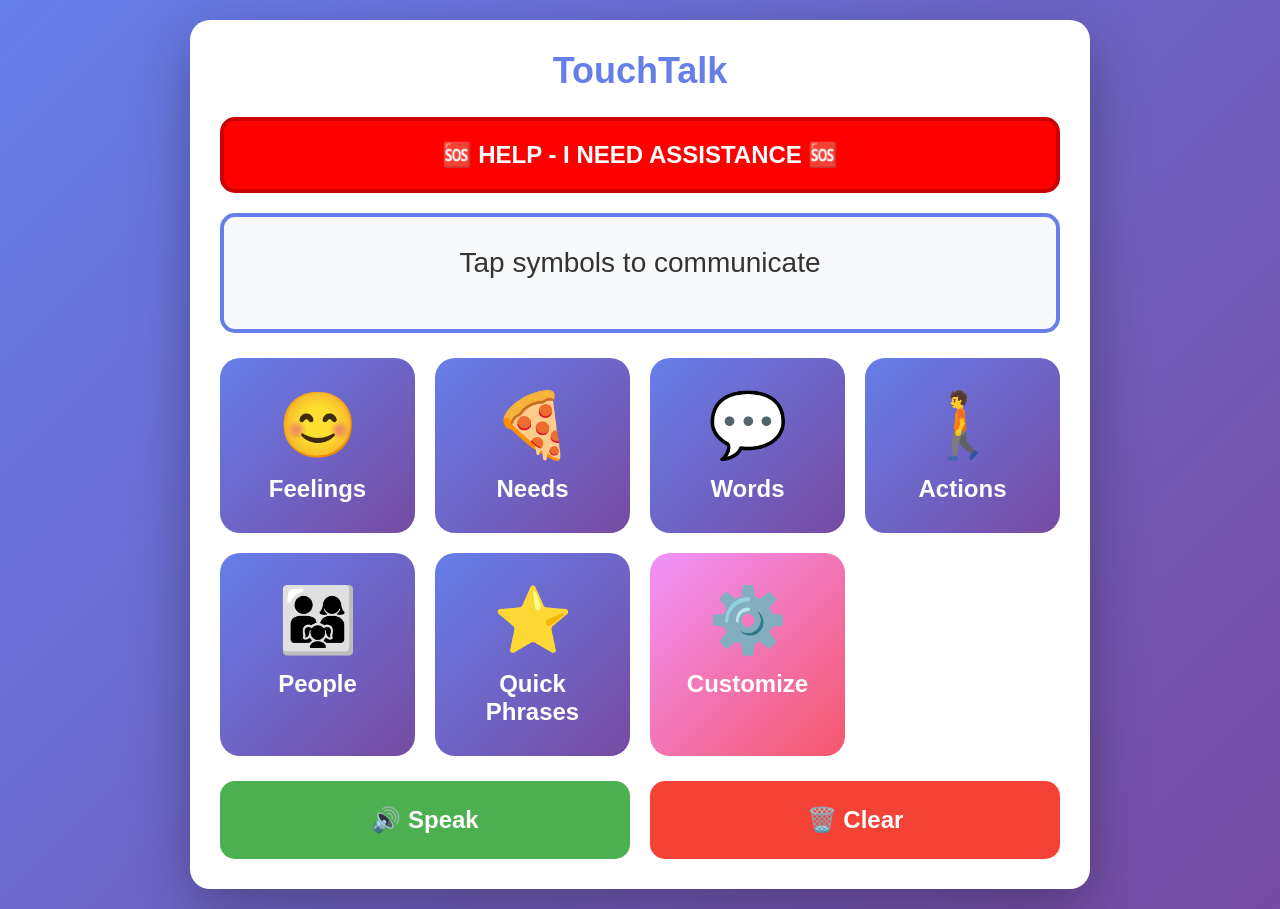
==== index.html @ 8a9dce7e "Add files via upload" ====
<!DOCTYPE html>
<html lang="en">
<head>
    <meta charset="UTF-8">
    <meta name="viewport" content="width=device-width, initial-scale=1.0">
    <title>TouchTalk AAC</title>
    <link rel="stylesheet" href="style.css">
</head>
<body>
    <div class="container">
        <h1>TouchTalk</h1>
        
        <!-- EMERGENCY BUTTON -->
        <button class="emergency-btn" onclick="emergency()">
            🆘 HELP - I NEED ASSISTANCE 🆘
        </button>
        
        <!-- Output Display -->
        <div class="output-box" id="output">
            Tap symbols to communicate
        </div>
        
        <!-- Back Button (hidden by default) -->
        <button class="back-btn" id="backBtn" onclick="showCategories()" style="display: none;">
            ← Back to Categories
        </button>
        
        <!-- Symbol Grid (will change based on category) -->
        <div class="symbol-grid" id="symbolGrid">
            <!-- Categories shown by default -->
        </div>
        
        <!-- Action Buttons -->
        <div class="action-buttons">
            <button class="action-btn speak-btn" onclick="speakText()">
                🔊 Speak
            </button>
            <button class="action-btn clear-btn" onclick="clearText()">
                🗑️ Clear
            </button>
        </div>
    </div>
    
    <script src="script.js"></script>
</body>
</html>
---- style.css ----
* {
    margin: 0;
    padding: 0;
    box-sizing: border-box;
}

body {
    font-family: -apple-system, BlinkMacSystemFont, 'Segoe UI', Arial, sans-serif;
    background: linear-gradient(135deg, #667eea 0%, #764ba2 100%);
    min-height: 100vh;
    display: flex;
    justify-content: center;
    align-items: center;
    padding: 20px;
    touch-action: manipulation;
}

.container {
    background: white;
    border-radius: 20px;
    padding: 30px;
    max-width: 900px;
    width: 100%;
    box-shadow: 0 20px 60px rgba(0,0,0,0.3);
}

h1 {
    text-align: center;
    color: #667eea;
    margin-bottom: 25px;
    font-size: 36px;
}

.output-box {
    background: #f8f9fa;
    border: 4px solid #667eea;
    border-radius: 15px;
    padding: 30px;
    min-height: 120px;
    font-size: 28px;
    margin-bottom: 25px;
    text-align: center;
    word-wrap: break-word;
    color: #333;
}

.symbol-grid {
    display: grid;
    grid-template-columns: repeat(auto-fit, minmax(180px, 1fr));
    gap: 20px;
    margin-bottom: 25px;
}

.symbol-btn {
    background: white;
    border: 4px solid #667eea;
    border-radius: 20px;
    padding: 25px;
    cursor: pointer;
    display: flex;
    flex-direction: column;
    align-items: center;
    gap: 12px;
    transition: all 0.2s;
    min-height: 150px;
    touch-action: manipulation;
}

.symbol-btn:hover {
    background: #667eea;
    transform: scale(1.02);
}

.symbol-btn:active {
    transform: scale(0.98);
    background: #5568d3;
}

.symbol {
    font-size: 64px;
    user-select: none;
}

.label {
    font-size: 22px;
    font-weight: bold;
    color: #333;
    user-select: none;
}

.symbol-btn:hover .label {
    color: white;
}

.action-buttons {
    display: grid;
    grid-template-columns: 1fr 1fr;
    gap: 20px;
}

.action-btn {
    padding: 25px;
    font-size: 24px;
    border: none;
    border-radius: 15px;
    cursor: pointer;
    font-weight: bold;
    transition: all 0.2s;
    touch-action: manipulation;
}

.speak-btn {
    background: #4CAF50;
    color: white;
}

.speak-btn:hover {
    background: #45a049;
}

.speak-btn:active {
    transform: scale(0.98);
}

.clear-btn {
    background: #f44336;
    color: white;
}

.clear-btn:hover {
    background: #da190b;
}

.clear-btn:active {
    transform: scale(0.98);
}

@media (max-width: 768px) {
    .container {
        padding: 20px;
    }
    
    h1 {
        font-size: 28px;
    }
    
    .symbol-btn {
        min-height: 140px;
        padding: 20px;
    }
    
    .symbol {
        font-size: 56px;
    }
    
    .label {
        font-size: 20px;
    }
    
    .output-box {
        font-size: 24px;
        padding: 25px;
    }
    
    .action-btn {
        font-size: 22px;
        padding: 22px;
    }
}

@media (max-width: 480px) {
    .symbol-grid {
        grid-template-columns: repeat(2, 1fr);
    }
    
    .action-buttons {
        grid-template-columns: 1fr;
    }
}
.category-btn {
    background: linear-gradient(135deg, #667eea 0%, #764ba2 100%);
    border: none;
    border-radius: 20px;
    padding: 30px;
    cursor: pointer;
    display: flex;
    flex-direction: column;
    align-items: center;
    gap: 12px;
    transition: all 0.2s;
    min-height: 150px;
    touch-action: manipulation;
    color: white;
}

.category-btn:hover {
    transform: scale(1.05);
    box-shadow: 0 10px 30px rgba(102, 126, 234, 0.4);
}

.category-btn:active {
    transform: scale(0.98);
}

.category-btn .label {
    color: white;
    font-size: 24px;
}

.back-btn {
    background: #667eea;
    color: white;
    border: none;
    padding: 15px 30px;
    font-size: 18px;
    font-weight: bold;
    border-radius: 10px;
    margin-bottom: 20px;
    cursor: pointer;
    transition: all 0.2s;
    width: 100%;
}

.back-btn:hover {
    background: #5568d3;
}

.back-btn:active {
    transform: scale(0.98);
}

.emergency-btn {
    width: 100%;
    background: #ff0000;
    color: white;
    font-size: 24px;
    font-weight: bold;
    padding: 20px;
    border: 4px solid #cc0000;
    border-radius: 15px;
    margin-bottom: 20px;
    cursor: pointer;
    transition: all 0.2s;
    animation: pulse 2s infinite;
}

.emergency-btn:active {
    transform: scale(0.98);
}

@keyframes pulse {
    0%, 100% {
        box-shadow: 0 0 0 0 rgba(255, 0, 0, 0.7);
    }
    50% {
        box-shadow: 0 0 0 10px rgba(255, 0, 0, 0);
    }
}
.customize-btn {
    background: linear-gradient(135deg, #f093fb 0%, #f5576c 100%);
}

.custom-form {
    background: white;
    padding: 30px;
    border-radius: 15px;
    border: 3px solid #667eea;
    max-width: 500px;
    margin: 0 auto;
}

.custom-form h2 {
    color: #667eea;
    margin-bottom: 20px;
    text-align: center;
}

.custom-form label {
    display: block;
    margin-top: 15px;
    margin-bottom: 5px;
    font-weight: bold;
    color: #333;
}

.custom-form input,
.custom-form select {
    width: 100%;
    padding: 12px;
    font-size: 18px;
    border: 2px solid #ddd;
    border-radius: 8px;
    box-sizing: border-box;
}

.custom-form input:focus,
.custom-form select:focus {
    outline: none;
    border-color: #667eea;
}

.form-buttons {
    display: grid;
    grid-template-columns: 1fr 1fr;
    gap: 15px;
    margin-top: 25px;
}

.customize-option {
    min-height: 180px;
}
.delete-item {
    display: flex;
    justify-content: space-between;
    align-items: center;
    padding: 15px;
    margin-top: 10px;
    background: #f8f9fa;
    border-radius: 10px;
    border: 2px solid #eee;
}

.delete-item-info {
    display: flex;
    flex-direction: column;
    gap: 4px;
    font-size: 18px;
}

.delete-item-count {
    font-size: 14px;
    color: #999;
}

.delete-btn {
    background: #f44336;
    color: white;
    border: none;
    padding: 10px 18px;
    border-radius: 8px;
    font-size: 16px;
    cursor: pointer;
    white-space: nowrap;
}

.delete-btn:hover {
    background: #da190b;
}

.delete-btn:disabled {
    background: #999;
    cursor: not-allowed;
}
.image-upload-area {
    display: flex;
    flex-direction: column;
    gap: 10px;
    margin-top: 5px;
}

.image-preview-box {
    border: 3px dashed #667eea;
    border-radius: 15px;
    min-height: 150px;
    display: flex;
    justify-content: center;
    align-items: center;
    cursor: pointer;
    background: #f8f9fa;
    transition: all 0.2s;
}

.image-preview-box:hover {
    background: #eef0ff;
    border-color: #5568d3;
}

.image-preview-box img {
    max-width: 100%;
    max-height: 200px;
    border-radius: 10px;
    object-fit: contain;
}

.upload-placeholder {
    font-size: 20px;
    color: #667eea;
    text-align: center;
    padding: 20px;
}

.toggle-emoji-btn {
    background: #667eea;
    color: white;
    border: none;
    padding: 12px;
    border-radius: 8px;
    font-size: 16px;
    cursor: pointer;
    width: 100%;
}

.toggle-emoji-btn:hover {
    background: #5568d3;
}

.symbol-image {
    width: 80px;
    height: 80px;
    object-fit: cover;
    border-radius: 10px;
}
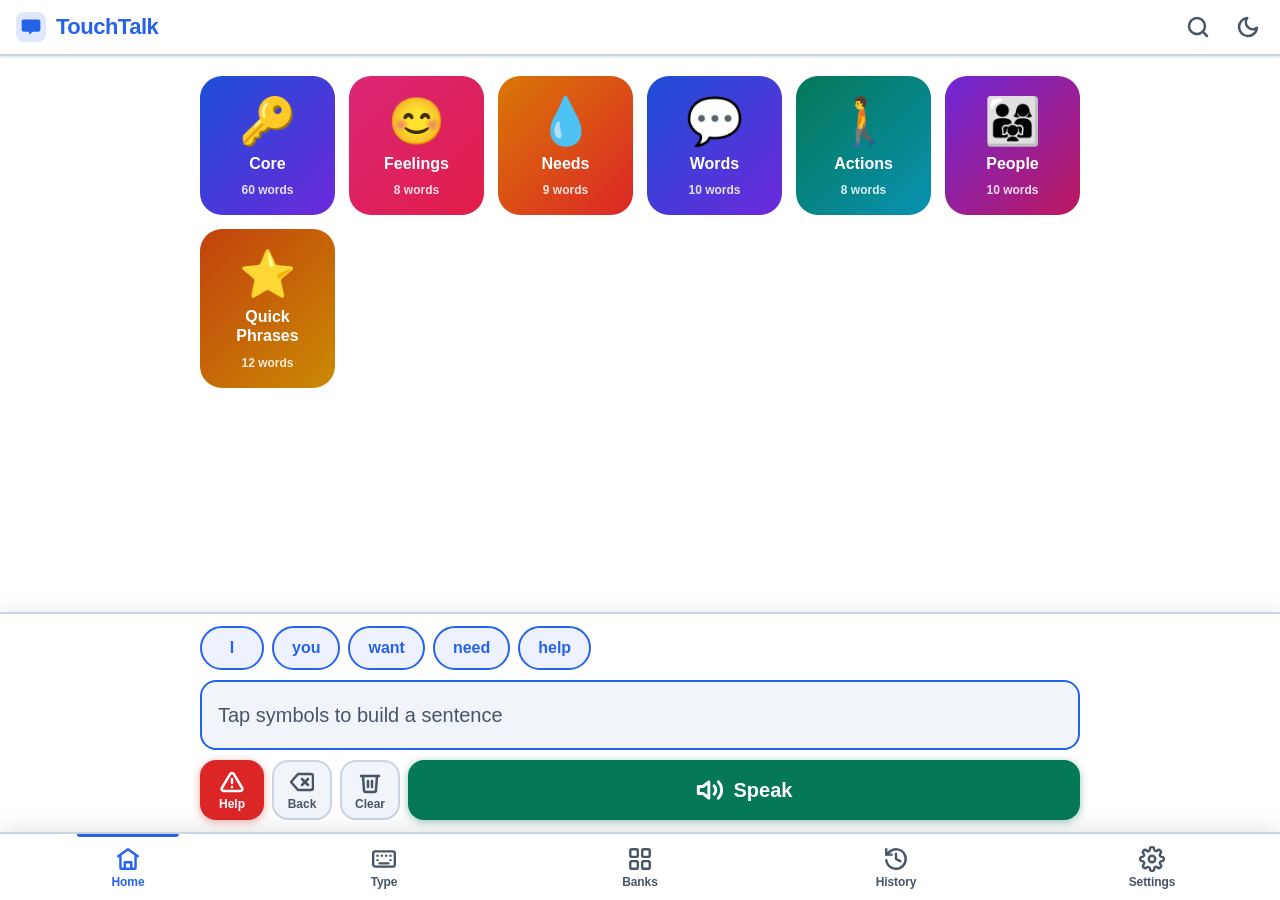
==== commit 8e46cbfb: "Update TouchTalk with latest app changes" ====
--- a/index.html
+++ b/index.html
@@ -1,46 +1,317 @@
-<!DOCTYPE html>
-<html lang="en">
-<head>
-    <meta charset="UTF-8">
-    <meta name="viewport" content="width=device-width, initial-scale=1.0">
-    <title>TouchTalk AAC</title>
-    <link rel="stylesheet" href="style.css">
-</head>
-<body>
-    <div class="container">
-        <h1>TouchTalk</h1>
-        
-        <!-- EMERGENCY BUTTON -->
-        <button class="emergency-btn" onclick="emergency()">
-            🆘 HELP - I NEED ASSISTANCE 🆘
-        </button>
-        
-        <!-- Output Display -->
-        <div class="output-box" id="output">
-            Tap symbols to communicate
-        </div>
-        
-        <!-- Back Button (hidden by default) -->
-        <button class="back-btn" id="backBtn" onclick="showCategories()" style="display: none;">
-            ← Back to Categories
-        </button>
-        
-        <!-- Symbol Grid (will change based on category) -->
-        <div class="symbol-grid" id="symbolGrid">
-            <!-- Categories shown by default -->
-        </div>
-        
-        <!-- Action Buttons -->
-        <div class="action-buttons">
-            <button class="action-btn speak-btn" onclick="speakText()">
-                🔊 Speak
-            </button>
-            <button class="action-btn clear-btn" onclick="clearText()">
-                🗑️ Clear
-            </button>
-        </div>
-    </div>
-    
-    <script src="script.js"></script>
-</body>
-</html>+<!DOCTYPE html>
+<html lang="en">
+<head>
+  <meta charset="UTF-8">
+  <meta name="viewport" content="width=device-width, initial-scale=1, maximum-scale=5">
+  <meta name="apple-mobile-web-app-capable" content="yes">
+  <meta name="apple-mobile-web-app-title" content="TouchTalk">
+  <meta name="apple-mobile-web-app-status-bar-style" content="black-translucent">
+  <meta name="mobile-web-app-capable" content="yes">
+  <meta name="theme-color" content="#2563EB">
+  <meta name="description" content="TouchTalk — Free AAC communication app for everyone">
+  <title>TouchTalk AAC</title>
+  <link rel="manifest" href="manifest.json">
+  <link rel="apple-touch-icon" href="icons/apple-touch-icon.png">
+  <link rel="icon" type="image/png" sizes="192x192" href="icons/icon-192.png">
+  <link rel="stylesheet" href="style.css">
+</head>
+<body class="view-home">
+
+  <!-- ============ HEADER ============ -->
+  <header class="app-header" role="banner">
+    <div class="app-brand">
+      <svg class="brand-icon" viewBox="0 0 32 32" fill="none" aria-hidden="true">
+        <rect width="32" height="32" rx="8" fill="currentColor" opacity="0.15"/>
+        <path d="M6 10C6 8.895 6.895 8 8 8h16c1.105 0 2 .895 2 2v9c0 1.105-.895 2-2 2H18l-4 3v-3H8c-1.105 0-2-.895-2-2V10z" fill="currentColor"/>
+      </svg>
+      <span class="app-title">TouchTalk</span>
+    </div>
+    <div class="header-actions">
+      <button class="icon-btn" id="searchToggle" aria-label="Search words" title="Search">
+        <svg viewBox="0 0 24 24" fill="none" stroke="currentColor" stroke-width="2.5" stroke-linecap="round" stroke-linejoin="round" aria-hidden="true">
+          <circle cx="11" cy="11" r="8"/><line x1="21" y1="21" x2="16.65" y2="16.65"/>
+        </svg>
+      </button>
+      <button class="icon-btn" id="darkModeToggle" aria-label="Toggle dark mode" title="Dark mode">
+        <svg class="icon-moon" viewBox="0 0 24 24" fill="none" stroke="currentColor" stroke-width="2.5" stroke-linecap="round" stroke-linejoin="round" aria-hidden="true">
+          <path d="M21 12.79A9 9 0 1 1 11.21 3 7 7 0 0 0 21 12.79z"/>
+        </svg>
+        <svg class="icon-sun" viewBox="0 0 24 24" fill="none" stroke="currentColor" stroke-width="2.5" stroke-linecap="round" stroke-linejoin="round" aria-hidden="true" style="display:none">
+          <circle cx="12" cy="12" r="5"/><line x1="12" y1="1" x2="12" y2="3"/><line x1="12" y1="21" x2="12" y2="23"/><line x1="4.22" y1="4.22" x2="5.64" y2="5.64"/><line x1="18.36" y1="18.36" x2="19.78" y2="19.78"/><line x1="1" y1="12" x2="3" y2="12"/><line x1="21" y1="12" x2="23" y2="12"/><line x1="4.22" y1="19.78" x2="5.64" y2="18.36"/><line x1="18.36" y1="5.64" x2="19.78" y2="4.22"/>
+        </svg>
+      </button>
+    </div>
+  </header>
+
+  <!-- ============ SEARCH BAR ============ -->
+  <div class="search-bar-wrap" id="searchBarWrap" aria-hidden="true">
+    <div class="search-bar">
+      <svg class="search-icon-inline" viewBox="0 0 24 24" fill="none" stroke="currentColor" stroke-width="2.5" stroke-linecap="round" stroke-linejoin="round" aria-hidden="true">
+        <circle cx="11" cy="11" r="8"/><line x1="21" y1="21" x2="16.65" y2="16.65"/>
+      </svg>
+      <input type="search" id="searchInput" class="search-input" placeholder="Search all words and phrases…" autocomplete="off" autocorrect="off" spellcheck="false" aria-label="Search words">
+      <button class="search-clear-btn" id="searchClearBtn" aria-label="Clear search" tabindex="-1">✕</button>
+    </div>
+  </div>
+
+  <!-- ============ MAIN (scrollable) ============ -->
+  <main class="app-main" id="appMain">
+
+    <!-- ===== HOME / TALK VIEW ===== -->
+    <section class="view view-panel" id="view-home" aria-label="Talk">
+
+      <!-- search results (only shown while searching) -->
+      <div class="search-results-area" id="searchResultsArea" aria-live="polite" aria-label="Search results" style="display:none"></div>
+
+      <div id="talkContent">
+        <!-- category nav tabs -->
+        <nav class="cat-nav" id="catNav" role="navigation" aria-label="Word categories" style="display:none">
+          <div class="cat-nav-scroll"></div>
+        </nav>
+        <!-- symbol / category grid -->
+        <div class="symbol-grid" id="symbolGrid" role="grid" aria-label="Communication symbols"></div>
+      </div>
+    </section>
+
+    <!-- ===== TYPE VIEW (text-based AAC) ===== -->
+    <section class="view view-panel" id="view-type" aria-label="Type to speak" hidden>
+      <div class="view-header">
+        <h1 class="view-title">Type to Speak</h1>
+        <p class="view-sub">Type anything and TouchTalk will say it out loud.</p>
+      </div>
+      <label for="typeArea" class="sr-only">Text to speak</label>
+      <textarea id="typeArea" class="type-area" rows="4" placeholder="Type here…" autocomplete="off" autocorrect="on"></textarea>
+      <div class="predict-row type-predict" id="typePredict" role="group" aria-label="Word suggestions"></div>
+      <div class="type-controls">
+        <button class="type-btn type-clear" onclick="typeClear()" aria-label="Clear typed text">🗑️ Clear</button>
+        <button class="type-btn type-save" onclick="typeSaveAsPhrase()" aria-label="Save as quick phrase">⭐ Save Phrase</button>
+        <button class="type-btn type-speak" onclick="typeSpeak()" aria-label="Speak typed text">
+          <svg viewBox="0 0 24 24" fill="none" stroke="currentColor" stroke-width="2.5" stroke-linecap="round" stroke-linejoin="round" aria-hidden="true">
+            <polygon points="11 5 6 9 2 9 2 15 6 15 11 19 11 5"/><path d="M19.07 4.93a10 10 0 0 1 0 14.14"/><path d="M15.54 8.46a5 5 0 0 1 0 7.07"/>
+          </svg>
+          Speak
+        </button>
+      </div>
+    </section>
+
+    <!-- ===== WORD BANKS VIEW ===== -->
+    <section class="view view-panel" id="view-wordbanks" aria-label="Word Banks" hidden>
+      <div class="view-header">
+        <h1 class="view-title">Word Banks</h1>
+        <p class="view-sub">Add and manage your categories, symbols, and phrases.</p>
+      </div>
+      <div class="manage-grid">
+        <button class="manage-card" onclick="openAddCategoryModal()">
+          <span class="manage-emoji" aria-hidden="true">📁</span>
+          <span class="manage-label">Add Category</span>
+          <span class="manage-desc">Create a new group of words</span>
+        </button>
+        <button class="manage-card" onclick="openAddSymbolModal()">
+          <span class="manage-emoji" aria-hidden="true">➕</span>
+          <span class="manage-label">Add Symbol</span>
+          <span class="manage-desc">Add a word to a category</span>
+        </button>
+        <button class="manage-card" onclick="openAddPhraseModal()">
+          <span class="manage-emoji" aria-hidden="true">⭐</span>
+          <span class="manage-label">Add Quick Phrase</span>
+          <span class="manage-desc">Save a full sentence</span>
+        </button>
+        <button class="manage-card" onclick="openDeleteCategoryModal()">
+          <span class="manage-emoji" aria-hidden="true">🗑️</span>
+          <span class="manage-label">Delete Category</span>
+          <span class="manage-desc">Remove a category you made</span>
+        </button>
+        <button class="manage-card" onclick="openDeleteSymbolModal()">
+          <span class="manage-emoji" aria-hidden="true">❌</span>
+          <span class="manage-label">Delete Symbol</span>
+          <span class="manage-desc">Remove individual words</span>
+        </button>
+      </div>
+    </section>
+
+    <!-- ===== HISTORY VIEW ===== -->
+    <section class="view view-panel" id="view-history" aria-label="History" hidden>
+      <div class="view-header">
+        <h1 class="view-title">History</h1>
+        <p class="view-sub">Tap any past sentence to speak it again.</p>
+      </div>
+      <div id="historyList" class="history-list" aria-live="polite"></div>
+    </section>
+
+    <!-- ===== SETTINGS VIEW ===== -->
+    <section class="view view-panel" id="view-settings" aria-label="Settings" hidden>
+      <div class="view-header">
+        <h1 class="view-title">Settings</h1>
+        <p class="view-sub">Customize the voice and appearance.</p>
+      </div>
+
+      <div class="settings-card">
+        <div class="settings-row">
+          <span class="settings-label" id="darkLabel">Dark Mode</span>
+          <button class="toggle-switch" id="darkToggle" role="switch" aria-checked="false" aria-labelledby="darkLabel" onclick="toggleDarkMode()">
+            <span class="toggle-knob"></span>
+          </button>
+        </div>
+      </div>
+
+      <div class="settings-card">
+        <h2 class="settings-card-title">Voice</h2>
+        <div class="settings-field">
+          <label class="settings-label" for="voiceSelect">Voice</label>
+          <select class="settings-select" id="voiceSelect" aria-label="Select voice"></select>
+        </div>
+        <div class="settings-field">
+          <label class="settings-label" for="voiceSpeed">Speed — <span id="speedVal">0.85×</span></label>
+          <input type="range" class="settings-slider" id="voiceSpeed" min="0.5" max="2.0" step="0.05" value="0.85">
+          <div class="slider-ends" aria-hidden="true"><span>Slow</span><span>Fast</span></div>
+        </div>
+        <div class="settings-field">
+          <label class="settings-label" for="voicePitch">Pitch — <span id="pitchVal">1.00×</span></label>
+          <input type="range" class="settings-slider" id="voicePitch" min="0.5" max="2.0" step="0.05" value="1.0">
+          <div class="slider-ends" aria-hidden="true"><span>Low</span><span>High</span></div>
+        </div>
+        <button class="settings-action-btn" onclick="testVoice()">🔊 Test Voice</button>
+      </div>
+
+      <div class="settings-card">
+        <h2 class="settings-card-title">Access</h2>
+        <div class="settings-row">
+          <span class="settings-label" id="speakWordLabel">Speak each word when tapped</span>
+          <button class="toggle-switch" id="speakWordToggle" role="switch" aria-checked="true" aria-labelledby="speakWordLabel" onclick="toggleSpeakEachWord()">
+            <span class="toggle-knob"></span>
+          </button>
+        </div>
+        <div class="settings-field">
+          <label class="settings-label" for="buttonSize">Button size</label>
+          <select class="settings-select" id="buttonSize">
+            <option value="small">Small — more words on screen</option>
+            <option value="medium" selected>Medium (default)</option>
+            <option value="large">Large — easier to tap</option>
+            <option value="xl">Extra Large — limited mobility</option>
+          </select>
+        </div>
+        <div class="settings-field">
+          <label class="settings-label" for="holdDuration">Hold to activate (prevents accidental taps)</label>
+          <select class="settings-select" id="holdDuration">
+            <option value="0" selected>Off — tap normally</option>
+            <option value="300">Short hold (0.3s)</option>
+            <option value="600">Medium hold (0.6s)</option>
+            <option value="1000">Long hold (1s)</option>
+          </select>
+        </div>
+        <div class="settings-field">
+          <label class="settings-label" for="debounceTime">Pause between taps (prevents double taps)</label>
+          <select class="settings-select" id="debounceTime">
+            <option value="0" selected>Off</option>
+            <option value="300">Short (0.3s)</option>
+            <option value="700">Medium (0.7s)</option>
+            <option value="1500">Long (1.5s)</option>
+          </select>
+        </div>
+      </div>
+
+      <div class="settings-card">
+        <h2 class="settings-card-title">Backup</h2>
+        <p class="settings-hint">Save all your words, phrases and settings to a file — restore them on any device.</p>
+        <button class="settings-action-btn" onclick="exportBackup()">💾 Export Backup</button>
+        <button class="settings-action-btn" style="margin-top:10px" onclick="document.getElementById('importFile').click()">📂 Import Backup</button>
+        <input type="file" id="importFile" accept=".json,application/json" style="display:none" aria-label="Import backup file">
+      </div>
+
+      <div class="settings-card">
+        <h2 class="settings-card-title">Install</h2>
+        <p class="settings-hint" id="installHint">Install TouchTalk on this device to use it full-screen and offline, like a normal app.</p>
+        <button class="settings-action-btn" id="installBtn" onclick="installApp()">📲 Install App</button>
+      </div>
+
+      <div class="settings-card settings-info">
+        <p>TouchTalk v2.3 · Free &amp; open · No data collected</p>
+        <a href="landing.html" class="settings-link">About TouchTalk →</a>
+      </div>
+    </section>
+
+  </main>
+
+  <!-- ============ SPEAK ACTION BAR (home only) ============ -->
+  <div class="action-bar" id="actionBar" role="region" aria-label="Sentence and speak controls">
+    <div class="predict-row" id="predictRow" role="group" aria-label="Word suggestions"></div>
+    <div class="output-box" id="output" role="log" aria-label="Current sentence" aria-live="polite" tabindex="0">
+      <span class="output-placeholder" id="outputPlaceholder">Tap symbols to build a sentence</span>
+    </div>
+    <div class="action-row">
+      <button class="act-btn emergency-btn" onclick="emergency()" aria-label="Emergency — I need help now">
+        <svg viewBox="0 0 24 24" fill="none" stroke="currentColor" stroke-width="2.5" stroke-linecap="round" stroke-linejoin="round" aria-hidden="true">
+          <path d="M10.29 3.86L1.82 18a2 2 0 0 0 1.71 3h16.94a2 2 0 0 0 1.71-3L13.71 3.86a2 2 0 0 0-3.42 0z"/><line x1="12" y1="9" x2="12" y2="13"/><line x1="12" y1="17" x2="12.01" y2="17"/>
+        </svg>
+        <span class="act-label">Help</span>
+      </button>
+      <button class="act-btn util-btn" onclick="backspaceWord()" aria-label="Delete last word">
+        <svg viewBox="0 0 24 24" fill="none" stroke="currentColor" stroke-width="2.5" stroke-linecap="round" stroke-linejoin="round" aria-hidden="true">
+          <path d="M21 4H8l-7 8 7 8h13a2 2 0 0 0 2-2V6a2 2 0 0 0-2-2z"/><line x1="18" y1="9" x2="12" y2="15"/><line x1="12" y1="9" x2="18" y2="15"/>
+        </svg>
+        <span class="act-label">Back</span>
+      </button>
+      <button class="act-btn util-btn" onclick="clearText()" aria-label="Clear all text">
+        <svg viewBox="0 0 24 24" fill="none" stroke="currentColor" stroke-width="2.5" stroke-linecap="round" stroke-linejoin="round" aria-hidden="true">
+          <polyline points="3 6 5 6 21 6"/><path d="M19 6l-1 14a2 2 0 0 1-2 2H8a2 2 0 0 1-2-2L5 6"/><path d="M10 11v6"/><path d="M14 11v6"/>
+        </svg>
+        <span class="act-label">Clear</span>
+      </button>
+      <button class="act-btn speak-btn" onclick="speakText()" aria-label="Speak the sentence aloud">
+        <svg viewBox="0 0 24 24" fill="none" stroke="currentColor" stroke-width="2.5" stroke-linecap="round" stroke-linejoin="round" aria-hidden="true">
+          <polygon points="11 5 6 9 2 9 2 15 6 15 11 19 11 5"/><path d="M19.07 4.93a10 10 0 0 1 0 14.14"/><path d="M15.54 8.46a5 5 0 0 1 0 7.07"/>
+        </svg>
+        <span class="act-label">Speak</span>
+      </button>
+    </div>
+  </div>
+
+  <!-- ============ BOTTOM NAV (always visible) ============ -->
+  <nav class="bottom-nav" id="bottomNav" role="navigation" aria-label="Main navigation">
+    <button class="nav-tab active" data-view="home" aria-current="page" aria-label="Home — talk">
+      <svg viewBox="0 0 24 24" fill="none" stroke="currentColor" stroke-width="2.2" stroke-linecap="round" stroke-linejoin="round" aria-hidden="true">
+        <path d="M3 9.5L12 3l9 6.5"/><path d="M5 9.5V20a1 1 0 0 0 1 1h12a1 1 0 0 0 1-1V9.5"/><path d="M9 21v-6h6v6"/>
+      </svg>
+      <span class="nav-label">Home</span>
+    </button>
+    <button class="nav-tab" data-view="type" aria-label="Type to speak">
+      <svg viewBox="0 0 24 24" fill="none" stroke="currentColor" stroke-width="2.2" stroke-linecap="round" stroke-linejoin="round" aria-hidden="true">
+        <rect x="2" y="5" width="20" height="14" rx="2"/><line x1="6" y1="9" x2="6" y2="9.01"/><line x1="10" y1="9" x2="10" y2="9.01"/><line x1="14" y1="9" x2="14" y2="9.01"/><line x1="18" y1="9" x2="18" y2="9.01"/><line x1="6" y1="13" x2="6" y2="13.01"/><line x1="18" y1="13" x2="18" y2="13.01"/><line x1="8" y1="16" x2="16" y2="16"/>
+      </svg>
+      <span class="nav-label">Type</span>
+    </button>
+    <button class="nav-tab" data-view="wordbanks" aria-label="Word Banks">
+      <svg viewBox="0 0 24 24" fill="none" stroke="currentColor" stroke-width="2.2" stroke-linecap="round" stroke-linejoin="round" aria-hidden="true">
+        <rect x="3" y="3" width="7" height="7" rx="1.5"/><rect x="14" y="3" width="7" height="7" rx="1.5"/><rect x="3" y="14" width="7" height="7" rx="1.5"/><rect x="14" y="14" width="7" height="7" rx="1.5"/>
+      </svg>
+      <span class="nav-label">Banks</span>
+    </button>
+    <button class="nav-tab" data-view="history" aria-label="History">
+      <svg viewBox="0 0 24 24" fill="none" stroke="currentColor" stroke-width="2.2" stroke-linecap="round" stroke-linejoin="round" aria-hidden="true">
+        <path d="M3 3v5h5"/><path d="M3.05 13A9 9 0 1 0 6 5.3L3 8"/><path d="M12 7v5l4 2"/>
+      </svg>
+      <span class="nav-label">History</span>
+    </button>
+    <button class="nav-tab" data-view="settings" aria-label="Settings">
+      <svg viewBox="0 0 24 24" fill="none" stroke="currentColor" stroke-width="2.2" stroke-linecap="round" stroke-linejoin="round" aria-hidden="true">
+        <circle cx="12" cy="12" r="3"/><path d="M19.4 15a1.65 1.65 0 0 0 .33 1.82l.06.06a2 2 0 0 1-2.83 2.83l-.06-.06a1.65 1.65 0 0 0-1.82-.33 1.65 1.65 0 0 0-1 1.51V21a2 2 0 0 1-4 0v-.09A1.65 1.65 0 0 0 9 19.4a1.65 1.65 0 0 0-1.82.33l-.06.06a2 2 0 0 1-2.83-2.83l.06-.06A1.65 1.65 0 0 0 4.68 15a1.65 1.65 0 0 0-1.51-1H3a2 2 0 0 1 0-4h.09A1.65 1.65 0 0 0 4.6 9a1.65 1.65 0 0 0-.33-1.82l-.06-.06a2 2 0 0 1 2.83-2.83l.06.06A1.65 1.65 0 0 0 9 4.68a1.65 1.65 0 0 0 1-1.51V3a2 2 0 0 1 4 0v.09a1.65 1.65 0 0 0 1 1.51 1.65 1.65 0 0 0 1.82-.33l.06-.06a2 2 0 0 1 2.83 2.83l-.06.06A1.65 1.65 0 0 0 19.4 9a1.65 1.65 0 0 0 1.51 1H21a2 2 0 0 1 0 4h-.09a1.65 1.65 0 0 0-1.51 1z"/>
+      </svg>
+      <span class="nav-label">Settings</span>
+    </button>
+  </nav>
+
+  <!-- ============ MODAL ============ -->
+  <div class="modal-overlay" id="modalOverlay" aria-hidden="true">
+    <div class="modal" id="modal" role="dialog" aria-modal="true" aria-labelledby="modalTitle">
+      <header class="modal-header">
+        <h2 class="modal-title" id="modalTitle">Title</h2>
+        <button class="modal-close" id="modalClose" aria-label="Close dialog">✕</button>
+      </header>
+      <div class="modal-body" id="modalBody"></div>
+      <footer class="modal-footer" id="modalFooter"></footer>
+    </div>
+  </div>
+
+  <script src="script.js"></script>
+</body>
+</html>
--- a/style.css
+++ b/style.css
@@ -1,413 +1,993 @@
-* {
-    margin: 0;
-    padding: 0;
-    box-sizing: border-box;
-}
-
-body {
-    font-family: -apple-system, BlinkMacSystemFont, 'Segoe UI', Arial, sans-serif;
-    background: linear-gradient(135deg, #667eea 0%, #764ba2 100%);
-    min-height: 100vh;
-    display: flex;
-    justify-content: center;
-    align-items: center;
-    padding: 20px;
-    touch-action: manipulation;
-}
-
-.container {
-    background: white;
-    border-radius: 20px;
-    padding: 30px;
-    max-width: 900px;
-    width: 100%;
-    box-shadow: 0 20px 60px rgba(0,0,0,0.3);
-}
-
-h1 {
-    text-align: center;
-    color: #667eea;
-    margin-bottom: 25px;
-    font-size: 36px;
-}
-
-.output-box {
-    background: #f8f9fa;
-    border: 4px solid #667eea;
-    border-radius: 15px;
-    padding: 30px;
-    min-height: 120px;
-    font-size: 28px;
-    margin-bottom: 25px;
-    text-align: center;
-    word-wrap: break-word;
-    color: #333;
-}
-
-.symbol-grid {
-    display: grid;
-    grid-template-columns: repeat(auto-fit, minmax(180px, 1fr));
-    gap: 20px;
-    margin-bottom: 25px;
-}
-
-.symbol-btn {
-    background: white;
-    border: 4px solid #667eea;
-    border-radius: 20px;
-    padding: 25px;
-    cursor: pointer;
-    display: flex;
-    flex-direction: column;
-    align-items: center;
-    gap: 12px;
-    transition: all 0.2s;
-    min-height: 150px;
-    touch-action: manipulation;
-}
-
-.symbol-btn:hover {
-    background: #667eea;
-    transform: scale(1.02);
-}
-
-.symbol-btn:active {
-    transform: scale(0.98);
-    background: #5568d3;
-}
-
-.symbol {
-    font-size: 64px;
-    user-select: none;
-}
-
-.label {
-    font-size: 22px;
-    font-weight: bold;
-    color: #333;
-    user-select: none;
-}
-
-.symbol-btn:hover .label {
-    color: white;
-}
-
-.action-buttons {
-    display: grid;
-    grid-template-columns: 1fr 1fr;
-    gap: 20px;
-}
-
-.action-btn {
-    padding: 25px;
-    font-size: 24px;
-    border: none;
-    border-radius: 15px;
-    cursor: pointer;
-    font-weight: bold;
-    transition: all 0.2s;
-    touch-action: manipulation;
-}
-
-.speak-btn {
-    background: #4CAF50;
-    color: white;
-}
-
-.speak-btn:hover {
-    background: #45a049;
-}
-
-.speak-btn:active {
-    transform: scale(0.98);
-}
-
-.clear-btn {
-    background: #f44336;
-    color: white;
-}
-
-.clear-btn:hover {
-    background: #da190b;
-}
-
-.clear-btn:active {
-    transform: scale(0.98);
-}
-
-@media (max-width: 768px) {
-    .container {
-        padding: 20px;
-    }
-    
-    h1 {
-        font-size: 28px;
-    }
-    
-    .symbol-btn {
-        min-height: 140px;
-        padding: 20px;
-    }
-    
-    .symbol {
-        font-size: 56px;
-    }
-    
-    .label {
-        font-size: 20px;
-    }
-    
-    .output-box {
-        font-size: 24px;
-        padding: 25px;
-    }
-    
-    .action-btn {
-        font-size: 22px;
-        padding: 22px;
-    }
-}
-
-@media (max-width: 480px) {
-    .symbol-grid {
-        grid-template-columns: repeat(2, 1fr);
-    }
-    
-    .action-buttons {
-        grid-template-columns: 1fr;
-    }
-}
-.category-btn {
-    background: linear-gradient(135deg, #667eea 0%, #764ba2 100%);
-    border: none;
-    border-radius: 20px;
-    padding: 30px;
-    cursor: pointer;
-    display: flex;
-    flex-direction: column;
-    align-items: center;
-    gap: 12px;
-    transition: all 0.2s;
-    min-height: 150px;
-    touch-action: manipulation;
-    color: white;
-}
-
-.category-btn:hover {
-    transform: scale(1.05);
-    box-shadow: 0 10px 30px rgba(102, 126, 234, 0.4);
-}
-
-.category-btn:active {
-    transform: scale(0.98);
-}
-
-.category-btn .label {
-    color: white;
-    font-size: 24px;
-}
-
-.back-btn {
-    background: #667eea;
-    color: white;
-    border: none;
-    padding: 15px 30px;
-    font-size: 18px;
-    font-weight: bold;
-    border-radius: 10px;
-    margin-bottom: 20px;
-    cursor: pointer;
-    transition: all 0.2s;
-    width: 100%;
-}
-
-.back-btn:hover {
-    background: #5568d3;
-}
-
-.back-btn:active {
-    transform: scale(0.98);
-}
-
-.emergency-btn {
-    width: 100%;
-    background: #ff0000;
-    color: white;
-    font-size: 24px;
-    font-weight: bold;
-    padding: 20px;
-    border: 4px solid #cc0000;
-    border-radius: 15px;
-    margin-bottom: 20px;
-    cursor: pointer;
-    transition: all 0.2s;
-    animation: pulse 2s infinite;
-}
-
-.emergency-btn:active {
-    transform: scale(0.98);
-}
-
-@keyframes pulse {
-    0%, 100% {
-        box-shadow: 0 0 0 0 rgba(255, 0, 0, 0.7);
-    }
-    50% {
-        box-shadow: 0 0 0 10px rgba(255, 0, 0, 0);
-    }
-}
-.customize-btn {
-    background: linear-gradient(135deg, #f093fb 0%, #f5576c 100%);
-}
-
-.custom-form {
-    background: white;
-    padding: 30px;
-    border-radius: 15px;
-    border: 3px solid #667eea;
-    max-width: 500px;
-    margin: 0 auto;
-}
-
-.custom-form h2 {
-    color: #667eea;
-    margin-bottom: 20px;
-    text-align: center;
-}
-
-.custom-form label {
-    display: block;
-    margin-top: 15px;
-    margin-bottom: 5px;
-    font-weight: bold;
-    color: #333;
-}
-
-.custom-form input,
-.custom-form select {
-    width: 100%;
-    padding: 12px;
-    font-size: 18px;
-    border: 2px solid #ddd;
-    border-radius: 8px;
-    box-sizing: border-box;
-}
-
-.custom-form input:focus,
-.custom-form select:focus {
-    outline: none;
-    border-color: #667eea;
-}
-
-.form-buttons {
-    display: grid;
-    grid-template-columns: 1fr 1fr;
-    gap: 15px;
-    margin-top: 25px;
-}
-
-.customize-option {
-    min-height: 180px;
-}
-.delete-item {
-    display: flex;
-    justify-content: space-between;
-    align-items: center;
-    padding: 15px;
-    margin-top: 10px;
-    background: #f8f9fa;
-    border-radius: 10px;
-    border: 2px solid #eee;
-}
-
-.delete-item-info {
-    display: flex;
-    flex-direction: column;
-    gap: 4px;
-    font-size: 18px;
-}
-
-.delete-item-count {
-    font-size: 14px;
-    color: #999;
-}
-
-.delete-btn {
-    background: #f44336;
-    color: white;
-    border: none;
-    padding: 10px 18px;
-    border-radius: 8px;
-    font-size: 16px;
-    cursor: pointer;
-    white-space: nowrap;
-}
-
-.delete-btn:hover {
-    background: #da190b;
-}
-
-.delete-btn:disabled {
-    background: #999;
-    cursor: not-allowed;
-}
-.image-upload-area {
-    display: flex;
-    flex-direction: column;
-    gap: 10px;
-    margin-top: 5px;
-}
-
-.image-preview-box {
-    border: 3px dashed #667eea;
-    border-radius: 15px;
-    min-height: 150px;
-    display: flex;
-    justify-content: center;
-    align-items: center;
-    cursor: pointer;
-    background: #f8f9fa;
-    transition: all 0.2s;
-}
-
-.image-preview-box:hover {
-    background: #eef0ff;
-    border-color: #5568d3;
-}
-
-.image-preview-box img {
-    max-width: 100%;
-    max-height: 200px;
-    border-radius: 10px;
-    object-fit: contain;
-}
-
-.upload-placeholder {
-    font-size: 20px;
-    color: #667eea;
-    text-align: center;
-    padding: 20px;
-}
-
-.toggle-emoji-btn {
-    background: #667eea;
-    color: white;
-    border: none;
-    padding: 12px;
-    border-radius: 8px;
-    font-size: 16px;
-    cursor: pointer;
-    width: 100%;
-}
-
-.toggle-emoji-btn:hover {
-    background: #5568d3;
-}
-
-.symbol-image {
-    width: 80px;
-    height: 80px;
-    object-fit: cover;
-    border-radius: 10px;
-}
-
+/* =============================================
+   TOUCHTALK — DESIGN SYSTEM v2.1
+   ============================================= */
+
+:root {
+  /* Brand */
+  --primary:        #2563EB;
+  --primary-light:  #EEF2FF;
+  --primary-dark:   #1D4ED8;
+
+  /* Surfaces — high contrast (WCAG AA) */
+  --bg:             #FFFFFF;
+  --surface:        #FFFFFF;
+  --surface-2:      #F1F5F9;
+  --border:         #CBD5E1;
+
+  /* Text — near-black on white = 16:1 contrast */
+  --text-1:         #0F172A;
+  --text-2:         #475569;
+  --text-inv:       #FFFFFF;
+
+  /* Semantic */
+  --speak:          #047857;
+  --speak-dark:     #065F46;
+  --danger:         #DC2626;
+  --danger-dark:    #B91C1C;
+  --emergency:      #DC2626;
+
+  /* Category colours */
+  --cat-feelings:#DB2777; --cat-needs:#C2410C; --cat-words:#1D4ED8;
+  --cat-actions:#047857; --cat-people:#6D28D9; --cat-quickphrases:#C2410C;
+  --cat-custom:#0E7490;
+
+  /* Layout heights (dp-equivalent) */
+  --header-h:   56px;
+  --search-h:   60px;
+  --nav-h:      68px;
+  --actionbar-h: 220px;   /* prediction row + output + action row, portrait */
+  --symbol-min: 130px;    /* min symbol button width — user adjustable */
+  --hold-dur: 0ms;        /* hold-to-activate duration — user adjustable */
+
+  /* Radius */
+  --r-sm: 12px; --r-md: 16px; --r-lg: 22px; --r-xl: 28px;
+
+  /* Motion */
+  --ease-out:    cubic-bezier(0.22, 1, 0.36, 1);
+  --ease-spring: cubic-bezier(0.34, 1.56, 0.64, 1);
+  --d-fast: 140ms; --d-med: 230ms; --d-slow: 360ms;
+
+  /* Shadows */
+  --sh-sm: 0 1px 3px rgba(0,0,0,.10), 0 1px 2px rgba(0,0,0,.06);
+  --sh-md: 0 4px 12px rgba(0,0,0,.12), 0 2px 4px rgba(0,0,0,.06);
+  --sh-lg: 0 12px 32px rgba(0,0,0,.16), 0 4px 8px rgba(0,0,0,.08);
+
+  /* Safe-area insets (notches) */
+  --safe-top:    env(safe-area-inset-top, 0px);
+  --safe-bottom: env(safe-area-inset-bottom, 0px);
+}
+
+/* ---- DARK MODE (#1a1a1a bg / #fff text) ---- */
+.dark {
+  --bg:            #1A1A1A;
+  --surface:       #242424;
+  --surface-2:     #2E2E2E;
+  --border:        #4B5563;
+  --text-1:        #FFFFFF;
+  --text-2:        #C4C4C4;
+  --primary-light: #1E3358;
+  --sh-sm: 0 1px 3px rgba(0,0,0,.5);
+  --sh-md: 0 4px 12px rgba(0,0,0,.55);
+  --sh-lg: 0 12px 32px rgba(0,0,0,.6);
+}
+
+/* ---- RESET ---- */
+*, *::before, *::after { box-sizing: border-box; margin: 0; padding: 0; }
+html { height: 100%; -webkit-text-size-adjust: 100%; }
+body {
+  font-family: -apple-system, BlinkMacSystemFont, 'Inter', 'Segoe UI', Arial, sans-serif;
+  background: var(--bg);
+  color: var(--text-1);
+  height: 100%;
+  overflow: hidden;
+  font-size: 16px;            /* readable base */
+  line-height: 1.4;
+  transition: background var(--d-med) var(--ease-out), color var(--d-med) var(--ease-out);
+  -webkit-tap-highlight-color: transparent;
+  touch-action: manipulation;
+}
+
+/* =============================================
+   HEADER
+   ============================================= */
+.app-header {
+  position: fixed;
+  top: 0; left: 0; right: 0;
+  height: calc(var(--header-h) + var(--safe-top));
+  padding-top: var(--safe-top);
+  background: var(--surface);
+  border-bottom: 2px solid var(--border);
+  display: flex;
+  align-items: center;
+  justify-content: space-between;
+  padding-left: 16px; padding-right: 8px;
+  z-index: 100;
+  box-shadow: var(--sh-sm);
+  transition: background var(--d-med) var(--ease-out), border-color var(--d-med) var(--ease-out);
+}
+.app-brand { display: flex; align-items: center; gap: 10px; color: var(--primary); }
+.brand-icon { width: 30px; height: 30px; flex-shrink: 0; }
+.app-title { font-size: 22px; font-weight: 800; color: var(--primary); letter-spacing: -0.5px; }
+.header-actions { display: flex; align-items: center; gap: 2px; }
+
+.icon-btn {
+  width: 48px; height: 48px;      /* 48dp target */
+  border: none; background: transparent;
+  border-radius: var(--r-sm);
+  cursor: pointer;
+  display: flex; align-items: center; justify-content: center;
+  color: var(--text-2);
+  padding: 12px;
+  transition: background var(--d-fast), color var(--d-fast), transform var(--d-fast) var(--ease-spring);
+}
+.icon-btn svg { width: 24px; height: 24px; }
+.icon-btn:hover { background: var(--primary-light); color: var(--primary); }
+.icon-btn:active { transform: scale(0.88); }
+.icon-btn.active { color: var(--primary); background: var(--primary-light); }
+
+/* =============================================
+   SEARCH BAR
+   ============================================= */
+.search-bar-wrap {
+  position: fixed;
+  top: calc(var(--header-h) + var(--safe-top));
+  left: 0; right: 0;
+  height: 0; overflow: hidden;
+  background: var(--surface);
+  border-bottom: 2px solid transparent;
+  z-index: 99;
+  transition: height var(--d-med) var(--ease-out), border-color var(--d-med) var(--ease-out);
+}
+.search-bar-wrap.open { height: var(--search-h); border-color: var(--border); }
+.search-bar { display: flex; align-items: center; height: var(--search-h); padding: 0 16px; gap: 10px; }
+.search-icon-inline { width: 20px; height: 20px; color: var(--text-2); flex-shrink: 0; }
+.search-input {
+  flex: 1; border: none; background: transparent;
+  font-size: 17px; color: var(--text-1); outline: none; font-family: inherit;
+}
+.search-input::placeholder { color: var(--text-2); }
+.search-clear-btn {
+  width: 32px; height: 32px; border: none; background: var(--surface-2);
+  border-radius: 50%; cursor: pointer; font-size: 13px; color: var(--text-2);
+  display: none; align-items: center; justify-content: center; line-height: 1;
+}
+.search-clear-btn.visible { display: flex; }
+
+/* =============================================
+   MAIN — scroll region between header & bottom UI
+   ============================================= */
+.app-main {
+  position: fixed;
+  top: calc(var(--header-h) + var(--safe-top));
+  bottom: calc(var(--nav-h) + var(--safe-bottom));
+  left: 0; right: 0;
+  overflow-y: auto;
+  overflow-x: hidden;
+  -webkit-overflow-scrolling: touch;
+  padding: 16px;
+  transition: top var(--d-med) var(--ease-out), bottom var(--d-med) var(--ease-out);
+}
+/* When search open, push main down */
+body.search-open .app-main { top: calc(var(--header-h) + var(--search-h) + var(--safe-top)); }
+/* When on Home view, reserve room for the action bar above nav */
+body.view-home .app-main { bottom: calc(var(--nav-h) + var(--actionbar-h) + var(--safe-bottom)); }
+
+.view { animation: viewIn var(--d-med) var(--ease-out); }
+@keyframes viewIn { from { opacity: 0; transform: translateY(6px); } to { opacity: 1; transform: none; } }
+[hidden] { display: none !important; }
+
+.view-header { margin-bottom: 16px; }
+.view-title { font-size: 28px; font-weight: 800; letter-spacing: -0.5px; color: var(--text-1); }
+.view-sub { font-size: 15px; color: var(--text-2); margin-top: 4px; }
+
+/* =============================================
+   CATEGORY NAV TABS  (issue #1 — now bold & visible)
+   ============================================= */
+.cat-nav { margin-bottom: 14px; }
+.cat-nav-scroll {
+  display: flex; gap: 10px; overflow-x: auto;
+  scroll-snap-type: x proximity; -webkit-overflow-scrolling: touch;
+  padding: 2px 2px 6px; scrollbar-width: none;
+}
+.cat-nav-scroll::-webkit-scrollbar { display: none; }
+.cat-tab {
+  flex-shrink: 0; scroll-snap-align: start;
+  display: flex; align-items: center; gap: 8px;
+  min-height: 48px; padding: 0 18px;
+  border: 2.5px solid var(--border);
+  border-radius: 100px;
+  background: var(--surface);
+  color: var(--text-1);
+  font-size: 16px; font-weight: 700;
+  cursor: pointer; white-space: nowrap; font-family: inherit;
+  transition: all var(--d-fast) var(--ease-out);
+}
+.cat-tab .cat-emoji { font-size: 20px; }
+.cat-tab:active { transform: scale(0.94); }
+.cat-tab.active { background: var(--primary); border-color: var(--primary); color: #fff; box-shadow: var(--sh-md); }
+.cat-tab:hover:not(.active) { border-color: var(--primary); color: var(--primary); }
+
+/* =============================================
+   SYMBOL GRID
+   ============================================= */
+.symbol-grid {
+  display: grid;
+  grid-template-columns: repeat(auto-fill, minmax(var(--symbol-min), 1fr));
+  gap: 12px;
+}
+@media (max-width: 360px) { .symbol-grid { grid-template-columns: repeat(2, 1fr); gap: 10px; } }
+
+.symbol-grid.animating .symbol-btn,
+.symbol-grid.animating .category-card { animation: fadeSlideIn var(--d-med) var(--ease-out) both; }
+@keyframes fadeSlideIn { from { opacity: 0; transform: translateY(10px); } to { opacity: 1; transform: none; } }
+.symbol-grid.animating .symbol-btn:nth-child(1){animation-delay:0ms}
+.symbol-grid.animating .symbol-btn:nth-child(2){animation-delay:30ms}
+.symbol-grid.animating .symbol-btn:nth-child(3){animation-delay:60ms}
+.symbol-grid.animating .symbol-btn:nth-child(4){animation-delay:90ms}
+.symbol-grid.animating .symbol-btn:nth-child(5){animation-delay:120ms}
+.symbol-grid.animating .symbol-btn:nth-child(n+6){animation-delay:150ms}
+
+.symbol-btn {
+  background: var(--surface);
+  border: 2.5px solid var(--border);
+  border-radius: var(--r-md);
+  padding: 16px 10px 14px;
+  cursor: pointer;
+  display: flex; flex-direction: column; align-items: center; gap: 8px;
+  min-height: 112px;
+  font-family: inherit; position: relative; overflow: hidden;
+  transition: transform var(--d-fast) var(--ease-spring), box-shadow var(--d-fast), border-color var(--d-fast);
+}
+.symbol-btn::before {
+  content: ''; position: absolute; inset: 0;
+  background: var(--cat-color, var(--primary)); opacity: 0;
+  transition: opacity var(--d-fast); border-radius: inherit;
+}
+.symbol-btn:hover::before { opacity: .08; }
+.symbol-btn:hover { border-color: var(--cat-color, var(--primary)); box-shadow: var(--sh-md); }
+.symbol-btn:active { transform: scale(0.92); box-shadow: none; }
+.symbol-emoji { font-size: 46px; line-height: 1; user-select: none; }
+.symbol-label { font-size: 15px; font-weight: 700; color: var(--text-1); text-align: center; line-height: 1.2; user-select: none; word-break: break-word; }
+.symbol-image { width: 60px; height: 60px; object-fit: cover; border-radius: 10px; }
+
+.cat-feelings .symbol-btn{--cat-color:var(--cat-feelings)}
+.cat-needs .symbol-btn{--cat-color:var(--cat-needs)}
+.cat-words .symbol-btn{--cat-color:var(--cat-words)}
+.cat-actions .symbol-btn{--cat-color:var(--cat-actions)}
+.cat-people .symbol-btn{--cat-color:var(--cat-people)}
+.cat-quickphrases .symbol-btn{--cat-color:var(--cat-quickphrases)}
+.cat-custom .symbol-btn{--cat-color:var(--cat-custom)}
+
+/* =============================================
+   CATEGORY CARDS (home overview)
+   ============================================= */
+.category-card {
+  border: none; border-radius: var(--r-lg);
+  padding: 22px 14px 18px; cursor: pointer;
+  display: flex; flex-direction: column; align-items: center; gap: 10px;
+  min-height: 132px; font-family: inherit; position: relative; overflow: hidden;
+  transition: transform var(--d-fast) var(--ease-spring), box-shadow var(--d-fast);
+}
+.category-card::after { content:''; position:absolute; inset:0; background:rgba(255,255,255,.1); opacity:0; transition:opacity var(--d-fast); }
+.category-card:hover::after { opacity: 1; }
+.category-card:active { transform: scale(0.92); box-shadow: none !important; }
+.category-card:hover { transform: translateY(-2px); box-shadow: var(--sh-lg); }
+.category-card .card-emoji { font-size: 46px; line-height: 1; user-select: none; }
+.category-card .card-label { font-size: 16px; font-weight: 800; text-align: center; line-height: 1.2; user-select: none; }
+.category-card .card-count { font-size: 12px; font-weight: 600; opacity: .85; user-select: none; }
+
+.card-feelings{background:linear-gradient(135deg,#DB2777,#E11D48);color:#fff}
+.card-needs{background:linear-gradient(135deg,#D97706,#DC2626);color:#fff}
+.card-words{background:linear-gradient(135deg,#1D4ED8,#6D28D9);color:#fff}
+.card-actions{background:linear-gradient(135deg,#047857,#0891B2);color:#fff}
+.card-people{background:linear-gradient(135deg,#6D28D9,#BE185D);color:#fff}
+.card-quickphrases{background:linear-gradient(135deg,#C2410C,#CA8A04);color:#fff}
+.card-custom{background:linear-gradient(135deg,#0E7490,#1D4ED8);color:#fff}
+
+/* =============================================
+   WORD BANKS — manage cards
+   ============================================= */
+.manage-grid {
+  display: grid;
+  grid-template-columns: repeat(auto-fill, minmax(160px, 1fr));
+  gap: 12px;
+}
+.manage-card {
+  background: var(--surface);
+  border: 2.5px solid var(--border);
+  border-radius: var(--r-md);
+  padding: 22px 16px;
+  cursor: pointer; font-family: inherit;
+  display: flex; flex-direction: column; align-items: center; gap: 6px; text-align: center;
+  min-height: 130px;
+  transition: transform var(--d-fast) var(--ease-spring), box-shadow var(--d-fast), border-color var(--d-fast);
+}
+.manage-card:hover { border-color: var(--primary); box-shadow: var(--sh-md); transform: translateY(-2px); }
+.manage-card:active { transform: scale(0.94); }
+.manage-emoji { font-size: 40px; }
+.manage-label { font-size: 17px; font-weight: 800; color: var(--text-1); }
+.manage-desc { font-size: 13px; color: var(--text-2); line-height: 1.3; }
+
+/* =============================================
+   HISTORY
+   ============================================= */
+.history-list { display: flex; flex-direction: column; gap: 10px; }
+.history-empty { text-align: center; color: var(--text-2); padding: 48px 16px; font-size: 16px; }
+.history-row {
+  display: flex; align-items: center; gap: 12px;
+  background: var(--surface); border: 2px solid var(--border);
+  border-radius: var(--r-md); padding: 14px 16px;
+}
+.history-text { flex: 1; font-size: 17px; font-weight: 600; color: var(--text-1); word-break: break-word; }
+.history-speak {
+  width: 48px; height: 48px; flex-shrink: 0;
+  border: none; border-radius: 50%; background: var(--speak); color: #fff;
+  cursor: pointer; display: flex; align-items: center; justify-content: center;
+  transition: transform var(--d-fast) var(--ease-spring), background var(--d-fast);
+}
+.history-speak svg { width: 22px; height: 22px; }
+.history-speak:active { transform: scale(0.9); }
+.history-add {
+  width: 48px; height: 48px; flex-shrink: 0;
+  border: 2px solid var(--border); border-radius: 50%; background: var(--surface); color: var(--text-2);
+  cursor: pointer; font-size: 22px; display: flex; align-items: center; justify-content: center;
+  transition: transform var(--d-fast) var(--ease-spring), border-color var(--d-fast);
+}
+.history-add:active { transform: scale(0.9); }
+.history-add:hover { border-color: var(--primary); color: var(--primary); }
+.history-clear-btn {
+  margin-top: 16px; width: 100%;
+  min-height: 52px; border: 2px solid var(--border);
+  background: var(--surface); color: var(--danger);
+  border-radius: var(--r-md); font-size: 16px; font-weight: 700; cursor: pointer; font-family: inherit;
+  transition: background var(--d-fast);
+}
+.history-clear-btn:hover { background: var(--surface-2); }
+
+/* =============================================
+   SETTINGS (full view)
+   ============================================= */
+.settings-card {
+  background: var(--surface);
+  border: 2px solid var(--border);
+  border-radius: var(--r-md);
+  padding: 18px 18px;
+  margin-bottom: 14px;
+}
+.settings-card-title { font-size: 14px; font-weight: 700; color: var(--text-2); text-transform: uppercase; letter-spacing: .6px; margin-bottom: 14px; }
+.settings-row { display: flex; align-items: center; justify-content: space-between; gap: 12px; min-height: 48px; }
+.settings-field { margin-bottom: 18px; }
+.settings-field:last-of-type { margin-bottom: 14px; }
+.settings-label { font-size: 17px; font-weight: 600; color: var(--text-1); display: block; margin-bottom: 8px; }
+.settings-row .settings-label { margin-bottom: 0; }
+.settings-select {
+  width: 100%; min-height: 52px; padding: 0 40px 0 14px; font-size: 16px;
+  border: 2px solid var(--border); border-radius: var(--r-sm);
+  background: var(--surface-2); color: var(--text-1); font-family: inherit; cursor: pointer;
+  appearance: none;
+  background-image: url("data:image/svg+xml,%3Csvg xmlns='http://www.w3.org/2000/svg' width='16' height='16' viewBox='0 0 24 24' fill='none' stroke='%23475569' stroke-width='2.5' stroke-linecap='round' stroke-linejoin='round'%3E%3Cpolyline points='6 9 12 15 18 9'/%3E%3C/svg%3E");
+  background-repeat: no-repeat; background-position: right 14px center;
+}
+.settings-select:focus { outline: none; border-color: var(--primary); }
+.settings-slider {
+  width: 100%; -webkit-appearance: none; appearance: none;
+  height: 8px; border-radius: 4px; background: var(--border); cursor: pointer; accent-color: var(--primary);
+}
+.settings-slider::-webkit-slider-thumb {
+  -webkit-appearance: none; width: 30px; height: 30px; border-radius: 50%;
+  background: var(--primary); cursor: pointer; box-shadow: 0 2px 6px rgba(37,99,235,.5);
+  transition: transform var(--d-fast) var(--ease-spring);
+}
+.settings-slider::-webkit-slider-thumb:active { transform: scale(1.2); }
+.slider-ends { display: flex; justify-content: space-between; font-size: 13px; color: var(--text-2); margin-top: 4px; }
+
+.settings-action-btn {
+  width: 100%; min-height: 52px;
+  border: 2px solid var(--primary); border-radius: var(--r-md);
+  background: var(--primary-light); color: var(--primary);
+  font-size: 17px; font-weight: 700; cursor: pointer; font-family: inherit;
+  transition: background var(--d-fast), color var(--d-fast), transform var(--d-fast) var(--ease-spring);
+}
+.settings-action-btn:hover { background: var(--primary); color: #fff; }
+.settings-action-btn:active { transform: scale(0.97); }
+.settings-info { text-align: center; }
+.settings-info p { font-size: 14px; color: var(--text-2); margin-bottom: 8px; }
+.settings-link { font-size: 15px; font-weight: 700; color: var(--primary); text-decoration: none; }
+.settings-hint { font-size: 14px; color: var(--text-2); line-height: 1.5; margin-bottom: 12px; }
+
+/* Toggle switch */
+.toggle-switch {
+  width: 60px; height: 34px; border-radius: 17px;
+  background: var(--border); border: none; cursor: pointer; position: relative;
+  transition: background var(--d-med) var(--ease-out); flex-shrink: 0;
+}
+.toggle-switch[aria-checked="true"] { background: var(--primary); }
+.toggle-knob {
+  position: absolute; top: 3px; left: 3px; width: 28px; height: 28px;
+  border-radius: 50%; background: #fff; box-shadow: 0 1px 4px rgba(0,0,0,.3);
+  transition: transform var(--d-med) var(--ease-spring);
+}
+.toggle-switch[aria-checked="true"] .toggle-knob { transform: translateX(26px); }
+
+/* =============================================
+   SEARCH RESULTS
+   ============================================= */
+.search-results-area { margin-bottom: 12px; }
+.search-results-header { font-size: 13px; font-weight: 700; color: var(--text-2); text-transform: uppercase; letter-spacing: .5px; margin-bottom: 10px; }
+.search-results-grid { display: grid; grid-template-columns: repeat(auto-fill, minmax(120px, 1fr)); gap: 10px; }
+.search-no-results { text-align: center; color: var(--text-2); padding: 40px 16px; font-size: 16px; }
+.word-chip {
+  display: flex; flex-direction: column; align-items: center; gap: 6px;
+  padding: 14px 8px 10px; border: 2.5px solid var(--border); border-radius: var(--r-md);
+  background: var(--surface); cursor: pointer; min-height: 96px; font-family: inherit; text-align: center;
+  transition: transform var(--d-fast) var(--ease-spring), border-color var(--d-fast), box-shadow var(--d-fast);
+}
+.word-chip:active { transform: scale(0.92); }
+.word-chip:hover { border-color: var(--primary); box-shadow: var(--sh-md); }
+.word-chip-emoji { font-size: 34px; }
+.word-chip-label { font-size: 14px; font-weight: 700; color: var(--text-1); }
+.word-chip-cat { font-size: 11px; color: var(--text-2); font-weight: 600; }
+
+/* =============================================
+   ACTION BAR (home only) — output + speak row
+   ============================================= */
+.action-bar {
+  position: fixed;
+  left: 0; right: 0;
+  bottom: calc(var(--nav-h) + var(--safe-bottom));
+  height: var(--actionbar-h);
+  background: var(--surface);
+  border-top: 2px solid var(--border);
+  padding: 12px 14px;
+  z-index: 95;
+  display: flex; flex-direction: column; gap: 10px;
+  box-shadow: 0 -4px 16px rgba(0,0,0,.08);
+  transition: transform var(--d-med) var(--ease-out), background var(--d-med) var(--ease-out);
+}
+/* hidden on non-home views */
+body:not(.view-home) .action-bar { transform: translateY(120%); pointer-events: none; }
+
+.output-box {
+  flex: 1;
+  background: var(--surface-2);
+  border: 2.5px solid var(--primary);
+  border-radius: var(--r-md);
+  padding: 12px 16px;
+  font-size: clamp(18px, 4.5vw, 26px);
+  font-weight: 600; color: var(--text-1);
+  word-break: break-word; line-height: 1.35;
+  overflow-y: auto;
+  display: flex; align-items: center;
+}
+.output-box:focus-visible { outline: 3px solid var(--primary); outline-offset: 2px; }
+.output-placeholder { color: var(--text-2); font-weight: 400; font-size: clamp(15px, 4vw, 20px); }
+
+.action-row { display: flex; gap: 8px; height: 60px; }
+.act-btn {
+  display: flex; flex-direction: column; align-items: center; justify-content: center; gap: 3px;
+  border: none; border-radius: var(--r-md); cursor: pointer; font-family: inherit;
+  min-width: 48px; min-height: 48px;
+  transition: transform var(--d-fast) var(--ease-spring), background var(--d-fast), box-shadow var(--d-fast);
+  touch-action: manipulation;
+}
+.act-btn svg { width: 24px; height: 24px; }
+.act-btn .act-label { font-size: 12px; font-weight: 700; }
+.act-btn:active { transform: scale(0.92); }
+
+.emergency-btn { flex: 0 0 64px; background: var(--emergency); color: #fff; box-shadow: 0 2px 8px rgba(220,38,38,.4); }
+.emergency-btn:hover { background: var(--danger-dark); }
+.util-btn { flex: 0 0 60px; background: var(--surface-2); color: var(--text-2); border: 2px solid var(--border); }
+.util-btn:hover { background: var(--border); color: var(--text-1); }
+.speak-btn { flex: 1; flex-direction: row; gap: 10px; background: var(--speak); color: #fff; box-shadow: 0 2px 8px rgba(4,120,87,.4); }
+.speak-btn svg { width: 28px; height: 28px; }
+.speak-btn .act-label { font-size: 20px; }
+.speak-btn:hover { background: var(--speak-dark); }
+.speak-btn.speaking { background: #0369A1; animation: speakPulse .8s ease-in-out infinite; }
+@keyframes speakPulse { 0%,100%{transform:scale(1)} 50%{transform:scale(1.02)} }
+
+/* =============================================
+   BOTTOM NAV (always visible, sticky)
+   ============================================= */
+.bottom-nav {
+  position: fixed;
+  bottom: 0; left: 0; right: 0;
+  height: calc(var(--nav-h) + var(--safe-bottom));
+  padding-bottom: var(--safe-bottom);
+  background: var(--surface);
+  border-top: 2px solid var(--border);
+  display: flex;
+  z-index: 100;
+  box-shadow: 0 -4px 20px rgba(0,0,0,.10);
+  transition: background var(--d-med) var(--ease-out), border-color var(--d-med) var(--ease-out);
+}
+.nav-tab {
+  flex: 1;
+  display: flex; flex-direction: column; align-items: center; justify-content: center; gap: 3px;
+  min-height: 56px;            /* 56dp */
+  border: none; background: transparent; cursor: pointer; font-family: inherit;
+  color: var(--text-2);
+  position: relative;
+  transition: color var(--d-fast);
+  padding: 6px 4px;
+}
+.nav-tab svg { width: 26px; height: 26px; }
+.nav-label { font-size: 12px; font-weight: 700; letter-spacing: -0.1px; }
+.nav-tab::after {
+  content: ''; position: absolute; top: 0; left: 50%; transform: translateX(-50%) scaleX(0);
+  width: 40%; height: 3px; border-radius: 0 0 3px 3px; background: var(--primary);
+  transition: transform var(--d-med) var(--ease-spring);
+}
+.nav-tab.active { color: var(--primary); }
+.nav-tab.active::after { transform: translateX(-50%) scaleX(1); }
+.nav-tab:active { transform: scale(0.95); }
+
+/* =============================================
+   MODAL  (full-screen mobile / centered tablet)
+   ============================================= */
+.modal-overlay {
+  position: fixed; inset: 0;
+  background: rgba(0,0,0,.5);
+  z-index: 200;
+  opacity: 0; pointer-events: none;
+  transition: opacity var(--d-med) var(--ease-out);
+  backdrop-filter: blur(3px);
+  display: flex; align-items: stretch; justify-content: center;
+}
+.modal-overlay.open { opacity: 1; pointer-events: auto; }
+
+.modal {
+  background: var(--surface);
+  width: 100%; height: 100%;            /* MOBILE: full screen */
+  display: flex; flex-direction: column;
+  transform: translateY(100%);
+  transition: transform var(--d-slow) var(--ease-out), background var(--d-med) var(--ease-out);
+  overflow: hidden;
+}
+.modal-overlay.open .modal { transform: translateY(0); }
+
+.modal-header {
+  flex-shrink: 0;
+  display: flex; align-items: center; justify-content: space-between;
+  padding: calc(14px + var(--safe-top)) 16px 14px;
+  border-bottom: 2px solid var(--border);
+  min-height: 60px;
+}
+.modal-title { font-size: 22px; font-weight: 800; color: var(--text-1); letter-spacing: -0.4px; }
+.modal-close {
+  width: 48px; height: 48px; flex-shrink: 0;
+  border: none; background: var(--surface-2); border-radius: 50%;
+  cursor: pointer; font-size: 20px; color: var(--text-2);
+  display: flex; align-items: center; justify-content: center;
+  transition: background var(--d-fast), color var(--d-fast), transform var(--d-fast) var(--ease-spring);
+}
+.modal-close:active { transform: scale(0.88); }
+.modal-close:hover { background: var(--border); color: var(--text-1); }
+
+.modal-body {
+  flex: 1; overflow-y: auto; -webkit-overflow-scrolling: touch;
+  padding: 20px 16px;
+}
+.modal-footer {
+  flex-shrink: 0;
+  display: flex; gap: 12px;
+  padding: 14px 16px calc(14px + var(--safe-bottom));
+  border-top: 2px solid var(--border);
+  background: var(--surface);
+}
+
+/* form fields inside modal */
+.form-field { margin-bottom: 20px; }
+.form-field > label {
+  display: block; font-size: 14px; font-weight: 700; color: var(--text-2);
+  text-transform: uppercase; letter-spacing: .4px; margin-bottom: 8px;
+}
+.form-field input[type="text"],
+.form-field select {
+  width: 100%; min-height: 54px;
+  padding: 0 16px; font-size: 17px;        /* ≥16px: no iOS zoom */
+  border: 2px solid var(--border); border-radius: var(--r-sm);
+  background: var(--surface-2); color: var(--text-1); font-family: inherit;
+  transition: border-color var(--d-fast), box-shadow var(--d-fast);
+}
+.form-field select { padding-right: 40px; appearance: none;
+  background-image: url("data:image/svg+xml,%3Csvg xmlns='http://www.w3.org/2000/svg' width='16' height='16' viewBox='0 0 24 24' fill='none' stroke='%23475569' stroke-width='2.5' stroke-linecap='round' stroke-linejoin='round'%3E%3Cpolyline points='6 9 12 15 18 9'/%3E%3C/svg%3E");
+  background-repeat: no-repeat; background-position: right 14px center; cursor: pointer;
+}
+.form-field input:focus, .form-field select:focus {
+  outline: none; border-color: var(--primary); box-shadow: 0 0 0 3px rgba(37,99,235,.18);
+}
+
+.image-upload-box {
+  border: 3px dashed var(--border); border-radius: var(--r-md);
+  min-height: 130px; display: flex; flex-direction: column; align-items: center; justify-content: center; gap: 8px;
+  cursor: pointer; background: var(--surface-2); padding: 16px; text-align: center;
+  transition: border-color var(--d-fast), background var(--d-fast);
+}
+.image-upload-box:hover { border-color: var(--primary); background: var(--primary-light); }
+.image-upload-box img { max-width: 100%; max-height: 150px; border-radius: 10px; object-fit: contain; }
+.upload-hint { font-size: 14px; color: var(--text-2); }
+.or-divider { display: flex; align-items: center; gap: 10px; margin: 14px 0; color: var(--text-2); font-size: 13px; font-weight: 600; }
+.or-divider::before, .or-divider::after { content: ''; flex: 1; height: 1px; background: var(--border); }
+
+/* two-column form section (tablet & landscape) */
+.form-cols { display: block; }
+
+/* delete list inside modal */
+.delete-list { display: flex; flex-direction: column; gap: 10px; }
+.delete-row {
+  display: flex; align-items: center; justify-content: space-between; gap: 10px;
+  padding: 14px 16px; background: var(--surface-2);
+  border: 2px solid var(--border); border-radius: var(--r-sm);
+}
+.delete-row-info { display: flex; align-items: center; gap: 10px; font-size: 17px; font-weight: 600; color: var(--text-1); flex: 1; min-width: 0; }
+.delete-row-info > span { overflow: hidden; text-overflow: ellipsis; white-space: nowrap; }
+.delete-row-count { font-size: 13px; color: var(--text-2); font-weight: 400; }
+.delete-row-btn {
+  min-height: 48px; padding: 0 18px; border: none; border-radius: var(--r-sm);
+  background: #FEE2E2; color: var(--danger); font-size: 15px; font-weight: 700;
+  cursor: pointer; font-family: inherit; white-space: nowrap; flex-shrink: 0;
+  transition: background var(--d-fast), transform var(--d-fast) var(--ease-spring);
+}
+.delete-row-btn:active { transform: scale(0.93); }
+.delete-row-btn:disabled { background: var(--surface-2); color: var(--text-2); cursor: not-allowed; border: 2px solid var(--border); }
+.dark .delete-row-btn { background: #3A1515; color: #FCA5A5; }
+
+/* footer buttons */
+.btn-cancel, .btn-save {
+  min-height: 54px; border-radius: var(--r-md);
+  font-size: 17px; font-weight: 700; cursor: pointer; font-family: inherit;
+  display: flex; align-items: center; justify-content: center; gap: 8px;
+  transition: background var(--d-fast), color var(--d-fast), transform var(--d-fast) var(--ease-spring), opacity var(--d-fast);
+}
+.btn-cancel { flex: 1; background: var(--surface-2); color: var(--text-1); border: 2px solid var(--border); }
+.btn-cancel:hover { background: var(--border); }
+.btn-cancel:active { transform: scale(0.96); }
+.btn-save { flex: 2; background: var(--speak); color: #fff; border: none; }
+.btn-save:hover { background: var(--speak-dark); }
+.btn-save:active { transform: scale(0.97); }
+.btn-save:disabled { opacity: .6; cursor: wait; }
+.btn-save .spinner {
+  width: 18px; height: 18px; border: 2.5px solid rgba(255,255,255,.4); border-top-color: #fff;
+  border-radius: 50%; animation: spin .7s linear infinite; display: none;
+}
+.btn-save.loading .spinner { display: inline-block; }
+@keyframes spin { to { transform: rotate(360deg); } }
+
+/* =============================================
+   TOAST
+   ============================================= */
+.toast {
+  position: fixed;
+  bottom: calc(var(--nav-h) + var(--safe-bottom) + 16px);
+  left: 50%; transform: translateX(-50%) translateY(20px);
+  background: var(--text-1); color: var(--surface);
+  padding: 14px 22px; border-radius: 100px;
+  font-size: 15px; font-weight: 600; z-index: 300;
+  opacity: 0; pointer-events: none; white-space: nowrap;
+  max-width: calc(100vw - 32px); text-align: center; box-shadow: var(--sh-lg);
+  transition: opacity var(--d-fast), transform var(--d-fast) var(--ease-spring);
+}
+.toast.show { opacity: 1; transform: translateX(-50%) translateY(0); }
+.toast.error { background: var(--danger); color: #fff; }
+.toast.success { background: var(--speak); color: #fff; }
+
+/* =============================================
+   RESPONSIVE BREAKPOINTS
+   ============================================= */
+
+/* --- 480px: roomier gaps --- */
+@media (min-width: 480px) {
+  .symbol-grid { gap: 13px; }
+}
+
+/* --- 600px: TABLET — centered modals, wider layout --- */
+@media (min-width: 600px) {
+  .modal-overlay { align-items: center; padding: 24px; }
+  .modal {
+    width: 80%; max-width: 640px;
+    height: auto; max-height: 88vh;
+    border-radius: var(--r-xl);
+    transform: translateY(30px) scale(.96);
+  }
+  .modal-overlay.open .modal { transform: none; }
+  .modal-header { padding: 18px 24px; border-top-left-radius: var(--r-xl); border-top-right-radius: var(--r-xl); }
+  .modal-body { padding: 24px; }
+  .modal-footer { padding: 16px 24px; }
+
+  .symbol-grid { gap: 14px; }
+  .app-main { padding: 20px 24px; }
+}
+
+/* --- 768px: tablet content max-width & two-column forms --- */
+@media (min-width: 768px) {
+  /* Nav/action stay full-width; inner views are centered via max-width */
+  .view-panel { max-width: 880px; margin: 0 auto; }
+  .action-bar { padding-left: max(14px, calc((100% - 880px) / 2)); padding-right: max(14px, calc((100% - 880px) / 2)); }
+  /* Two-column form layout on wide screens */
+  .form-cols { display: grid; grid-template-columns: 1fr 1fr; gap: 24px; }
+  .form-cols .form-field { margin-bottom: 16px; }
+}
+
+/* --- 1024px: large tablet / desktop --- */
+@media (min-width: 1024px) {
+  .modal { max-width: 720px; }
+  .manage-grid { grid-template-columns: repeat(auto-fill, minmax(200px, 1fr)); }
+}
+
+/* =============================================
+   ORIENTATION — LANDSCAPE
+   ============================================= */
+@media (orientation: landscape) and (max-height: 600px) {
+  /* Shrink fixed chrome so the grid has room */
+  :root { --actionbar-h: 92px; --nav-h: 56px; }
+  .action-bar .predict-row { display: none; }
+
+  /* Action bar becomes a single horizontal row: output | controls */
+  .action-bar { flex-direction: row; align-items: stretch; gap: 10px; padding: 8px 12px; }
+  .output-box { flex: 1; }
+  .action-row { height: auto; flex: 0 0 auto; align-items: stretch; }
+  .act-btn { min-height: 48px; }
+  .emergency-btn, .util-btn { flex: 0 0 56px; }
+  .speak-btn { flex: 0 0 120px; }
+
+  /* Nav labels stay but tighter */
+  .nav-tab { flex-direction: row; gap: 8px; }
+  .nav-tab svg { width: 22px; height: 22px; }
+
+  /* Landscape modal: capped width, centered, two-column body */
+  .modal-overlay { align-items: center; padding: 16px; }
+  .modal { width: 90%; max-width: 760px; height: auto; max-height: 92vh; border-radius: var(--r-xl); transform: translateY(20px) scale(.97); }
+  .modal-overlay.open .modal { transform: none; }
+  .modal-header { padding: 14px 22px; border-radius: var(--r-xl) var(--r-xl) 0 0; }
+  .modal-body { padding: 20px 22px; }
+  .form-cols { display: grid; grid-template-columns: 1fr 1fr; gap: 22px; }
+  .form-cols .form-field { margin-bottom: 14px; }
+}
+
+/* =============================================
+   ACCESSIBILITY
+   ============================================= */
+@media (prefers-reduced-motion: reduce) {
+  *, *::before, *::after {
+    animation-duration: .001ms !important; animation-iteration-count: 1 !important;
+    transition-duration: .001ms !important;
+  }
+}
+:focus-visible { outline: 3px solid var(--primary); outline-offset: 2px; border-radius: 6px; }
+.dark :focus-visible { outline-color: #60A5FA; }
+
+/* High-contrast mode honoring OS setting */
+@media (prefers-contrast: more) {
+  :root { --border: #000000; --text-2: #000000; }
+  .dark { --border: #FFFFFF; --text-2: #FFFFFF; }
+  .symbol-btn, .manage-card, .cat-tab { border-width: 3px; }
+}
+
+/* =============================================
+   v2.2 — CORE WORD BOARD (Fitzgerald Key colors)
+   ============================================= */
+.core-grid {
+  display: grid;
+  grid-template-columns: repeat(6, 1fr);
+  gap: 8px;
+}
+.core-grid.cols-4 { grid-template-columns: repeat(4, 1fr); }
+@media (min-width: 768px) { .core-grid { gap: 10px; } }
+
+.core-btn {
+  min-height: 56px;
+  border-radius: 12px;
+  border: 2px solid rgba(0,0,0,.14);
+  font-family: inherit;
+  font-weight: 800;
+  font-size: clamp(13px, 2.8vw, 18px);
+  line-height: 1.1;
+  cursor: pointer;
+  padding: 6px 4px;
+  word-break: break-word;
+  position: relative;
+  overflow: hidden;
+  transition: transform var(--d-fast) var(--ease-spring), box-shadow var(--d-fast), filter var(--d-fast);
+  touch-action: manipulation;
+}
+.core-btn:hover { filter: brightness(0.96); box-shadow: var(--sh-sm); }
+.core-btn:active { transform: scale(0.92); }
+@media (min-width: 600px) { .core-btn { min-height: 68px; font-size: 19px; } }
+
+/* Fitzgerald Key — light mode */
+.fitz-pronoun  { background: #FDE68A; color: #713F12; }
+.fitz-verb     { background: #BBF7D0; color: #14532D; }
+.fitz-noun     { background: #FED7AA; color: #7C2D12; }
+.fitz-adj      { background: #BFDBFE; color: #1E3A8A; }
+.fitz-prep     { background: #FBCFE8; color: #831843; }
+.fitz-question { background: #E9D5FF; color: #581C87; }
+.fitz-negation { background: #FECACA; color: #7F1D1D; }
+.fitz-adverb   { background: #EADBC8; color: #713F12; }
+.fitz-social   { background: #E2E8F0; color: #1E293B; }
+
+/* Fitzgerald Key — dark mode (same hue, dark bg, light text) */
+.dark .fitz-pronoun  { background: #574A12; color: #FDE68A; border-color: rgba(255,255,255,.14); }
+.dark .fitz-verb     { background: #14432B; color: #BBF7D0; border-color: rgba(255,255,255,.14); }
+.dark .fitz-noun     { background: #59300F; color: #FED7AA; border-color: rgba(255,255,255,.14); }
+.dark .fitz-adj      { background: #1E3358; color: #BFDBFE; border-color: rgba(255,255,255,.14); }
+.dark .fitz-prep     { background: #55203C; color: #FBCFE8; border-color: rgba(255,255,255,.14); }
+.dark .fitz-question { background: #3E2361; color: #E9D5FF; border-color: rgba(255,255,255,.14); }
+.dark .fitz-negation { background: #571F1F; color: #FECACA; border-color: rgba(255,255,255,.14); }
+.dark .fitz-adverb   { background: #4A3A24; color: #EADBC8; border-color: rgba(255,255,255,.14); }
+.dark .fitz-social   { background: #37404E; color: #E2E8F0; border-color: rgba(255,255,255,.14); }
+
+/* Fitzgerald legend */
+.fitz-legend {
+  display: flex; flex-wrap: wrap; gap: 6px 12px;
+  margin-bottom: 10px; padding: 2px;
+}
+.fitz-legend span {
+  display: inline-flex; align-items: center; gap: 5px;
+  font-size: 12px; font-weight: 600; color: var(--text-2);
+}
+.fitz-legend i {
+  width: 12px; height: 12px; border-radius: 3px; display: inline-block;
+  border: 1px solid rgba(0,0,0,.15);
+}
+
+/* =============================================
+   v2.2 — WORD PREDICTION
+   ============================================= */
+.predict-row {
+  display: flex; gap: 8px;
+  overflow-x: auto; scrollbar-width: none;
+  -webkit-overflow-scrolling: touch;
+  min-height: 44px;
+  flex-shrink: 0;
+}
+.predict-row::-webkit-scrollbar { display: none; }
+.predict-chip {
+  flex-shrink: 0;
+  min-height: 44px; min-width: 64px;
+  padding: 0 18px;
+  border: 2px solid var(--primary);
+  border-radius: 100px;
+  background: var(--primary-light);
+  color: var(--primary);
+  font-size: 16px; font-weight: 700; font-family: inherit;
+  cursor: pointer;
+  transition: background var(--d-fast), color var(--d-fast), transform var(--d-fast) var(--ease-spring);
+  touch-action: manipulation;
+}
+.predict-chip:hover { background: var(--primary); color: #fff; }
+.predict-chip:active { transform: scale(0.92); }
+.dark .predict-chip { background: #1E3358; }
+.dark .predict-chip:hover { background: var(--primary); }
+
+/* =============================================
+   v2.2 — TYPE VIEW
+   ============================================= */
+.type-area {
+  width: 100%;
+  min-height: 140px;
+  padding: 16px;
+  font-size: 22px;
+  font-weight: 600;
+  font-family: inherit;
+  line-height: 1.45;
+  color: var(--text-1);
+  background: var(--surface);
+  border: 2.5px solid var(--primary);
+  border-radius: var(--r-md);
+  resize: vertical;
+  margin-bottom: 12px;
+}
+.type-area:focus { outline: none; box-shadow: 0 0 0 3px rgba(37,99,235,.18); }
+.type-area::placeholder { color: var(--text-2); font-weight: 400; }
+.type-predict { margin-bottom: 12px; }
+.type-controls { display: flex; gap: 10px; }
+.type-btn {
+  min-height: 58px;
+  border-radius: var(--r-md);
+  font-size: 17px; font-weight: 700; font-family: inherit;
+  cursor: pointer;
+  display: flex; align-items: center; justify-content: center; gap: 8px;
+  transition: transform var(--d-fast) var(--ease-spring), background var(--d-fast);
+  touch-action: manipulation;
+  padding: 0 16px;
+}
+.type-btn svg { width: 24px; height: 24px; }
+.type-btn:active { transform: scale(0.95); }
+.type-clear { flex: 1; background: var(--surface-2); color: var(--text-2); border: 2px solid var(--border); }
+.type-clear:hover { background: var(--border); color: var(--text-1); }
+.type-save { flex: 1; background: var(--surface); color: var(--primary); border: 2px solid var(--primary); }
+.type-save:hover { background: var(--primary-light); }
+.type-speak { flex: 2; background: var(--speak); color: #fff; border: none; box-shadow: 0 2px 8px rgba(4,120,87,.4); }
+.type-speak:hover { background: var(--speak-dark); }
+.type-speak.speaking { background: #0369A1; }
+
+@media (orientation: landscape) and (max-height: 600px) {
+  .type-area { min-height: 90px; }
+}
+
+/* =============================================
+   v2.2 — HOLD-TO-ACTIVATE FEEDBACK
+   ============================================= */
+.holding { transform: scale(0.95) !important; }
+.holding::before {
+  content: '' !important;
+  position: absolute; left: 0; right: 0; bottom: 0;
+  height: 5px !important; inset: auto 0 0 0 !important;
+  background: var(--primary) !important;
+  opacity: 1 !important;
+  transform-origin: left;
+  animation: holdFill var(--hold-dur) linear forwards !important;
+  border-radius: 0 !important;
+}
+@keyframes holdFill { from { transform: scaleX(0); } to { transform: scaleX(1); } }
+
+/* =============================================
+   v2.2 — UTILITIES
+   ============================================= */
+.sr-only {
+  position: absolute; width: 1px; height: 1px;
+  padding: 0; margin: -1px; overflow: hidden;
+  clip: rect(0,0,0,0); white-space: nowrap; border: 0;
+}
+
+/* =============================================
+   v2.3 — VOICE RECORDING
+   ============================================= */
+.rec-hint {
+  font-size: 13px;
+  color: var(--text-2);
+  line-height: 1.5;
+  margin-bottom: 10px;
+  text-transform: none;
+  letter-spacing: 0;
+  font-weight: 400;
+}
+.voice-rec-row { display: flex; gap: 10px; }
+.rec-btn {
+  flex: 1;
+  min-height: 52px;
+  border: 2px solid var(--primary);
+  border-radius: var(--r-md);
+  background: var(--primary-light);
+  color: var(--primary);
+  font-size: 16px; font-weight: 700; font-family: inherit;
+  cursor: pointer;
+  transition: background var(--d-fast), color var(--d-fast), transform var(--d-fast) var(--ease-spring);
+  touch-action: manipulation;
+}
+.rec-btn:hover { background: var(--primary); color: #fff; }
+.rec-btn:active { transform: scale(0.96); }
+.rec-btn.recording {
+  background: var(--danger);
+  border-color: var(--danger);
+  color: #fff;
+  animation: recBreathe 2s ease-in-out infinite;
+}
+/* slow shadow breathe — no flashing (photosensitivity-safe) */
+@keyframes recBreathe {
+  0%, 100% { box-shadow: 0 0 0 0 rgba(220,38,38,.35); }
+  50%      { box-shadow: 0 0 0 8px rgba(220,38,38,0); }
+}
+.rec-side-btn {
+  width: 52px; min-height: 52px; flex-shrink: 0;
+  border: 2px solid var(--border);
+  border-radius: var(--r-md);
+  background: var(--surface-2);
+  font-size: 18px;
+  cursor: pointer;
+  transition: border-color var(--d-fast), transform var(--d-fast) var(--ease-spring);
+  touch-action: manipulation;
+}
+.rec-side-btn:hover { border-color: var(--primary); }
+.rec-side-btn:active { transform: scale(0.92); }
+.rec-del { color: var(--danger); font-weight: 700; }
+.rec-del:hover { border-color: var(--danger); background: #FEE2E2; }
+.dark .rec-del:hover { background: #3A1515; }
+.rec-status {
+  display: block;
+  font-size: 14px;
+  font-weight: 600;
+  color: var(--text-2);
+  margin-top: 8px;
+  min-height: 20px;
+}
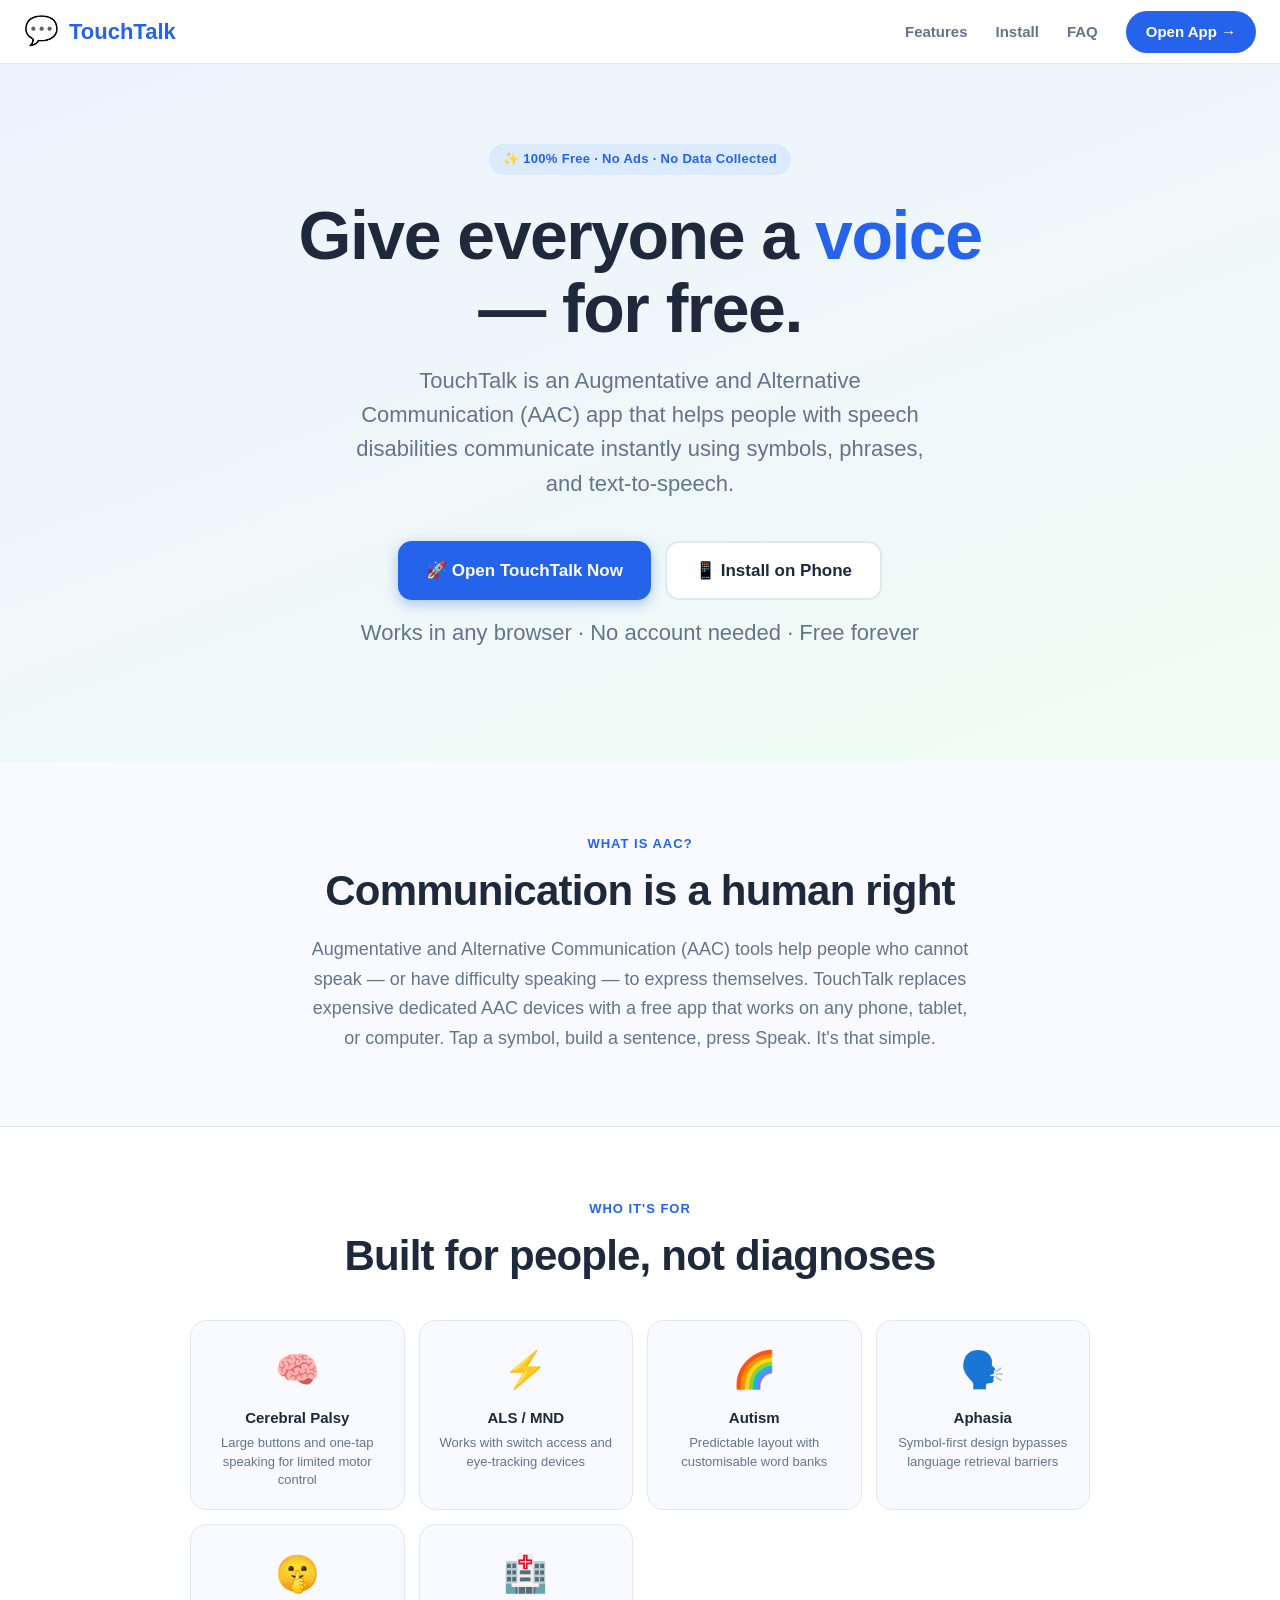
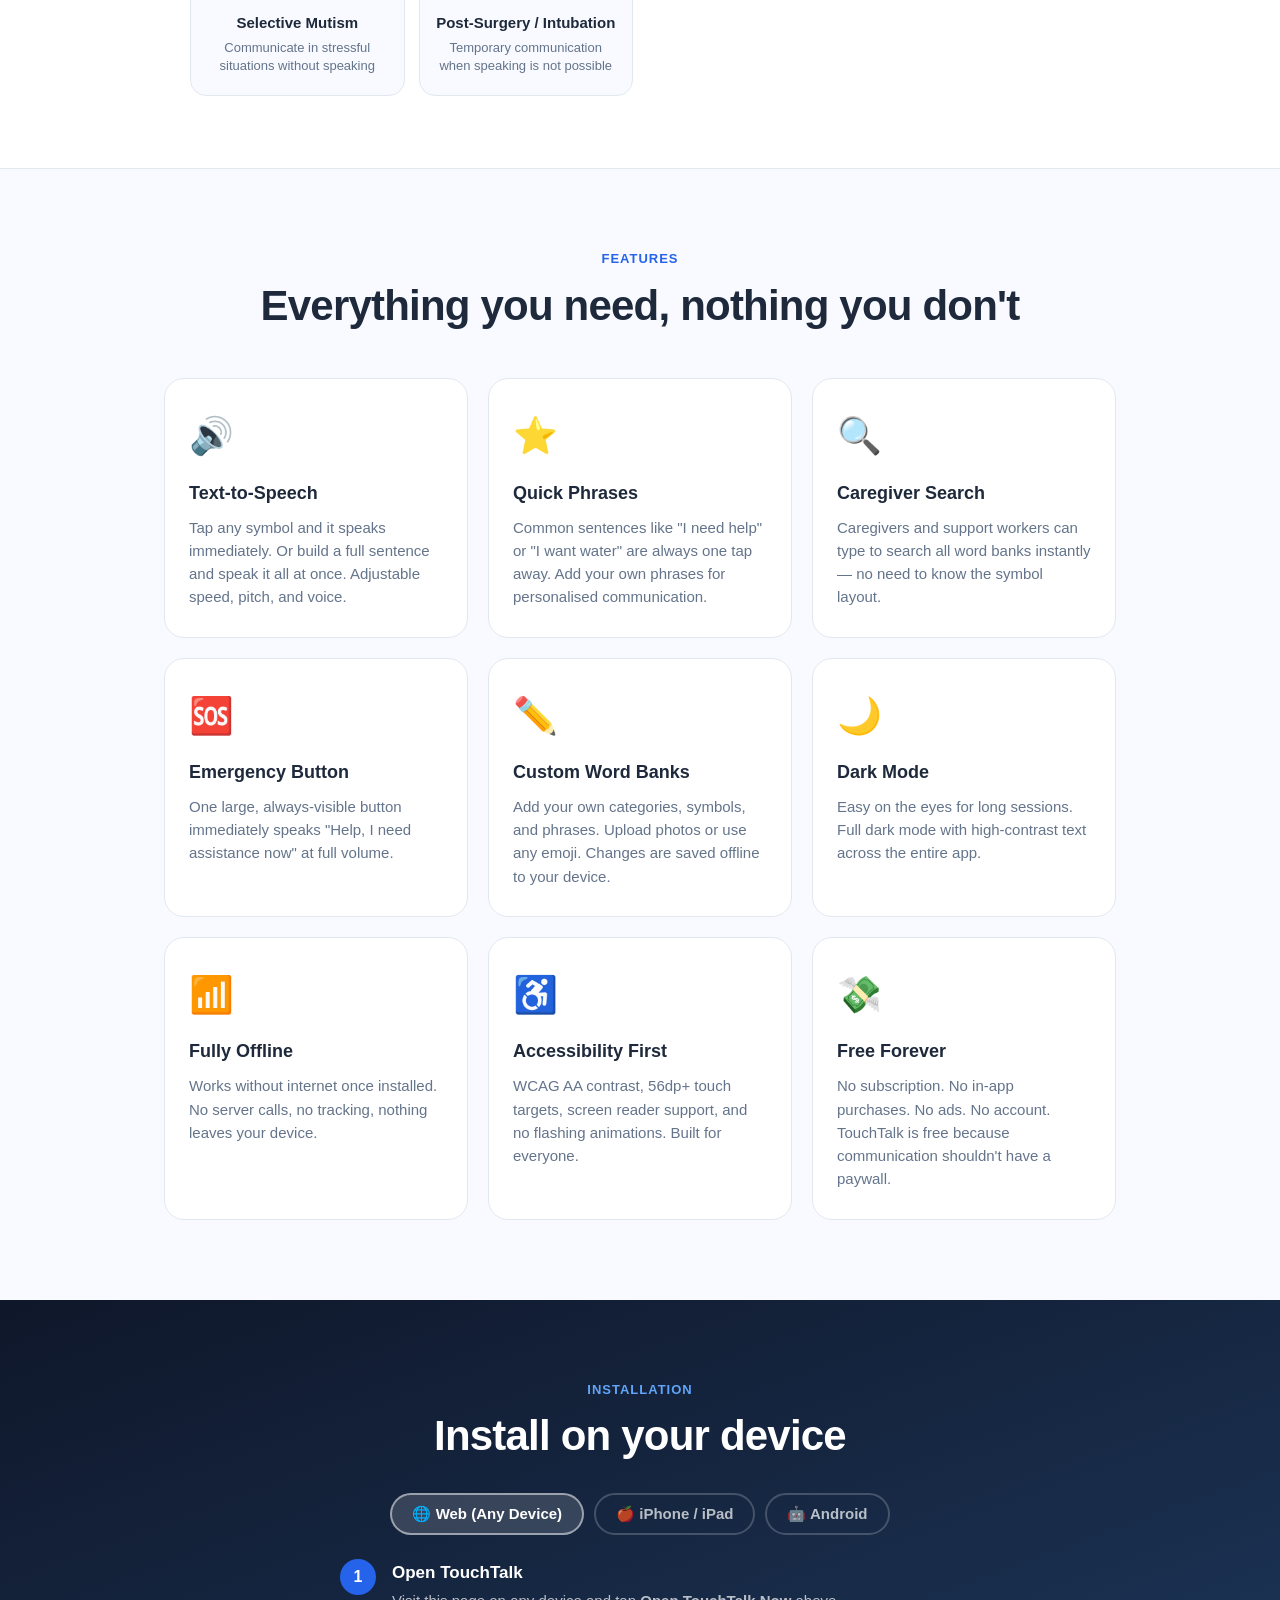
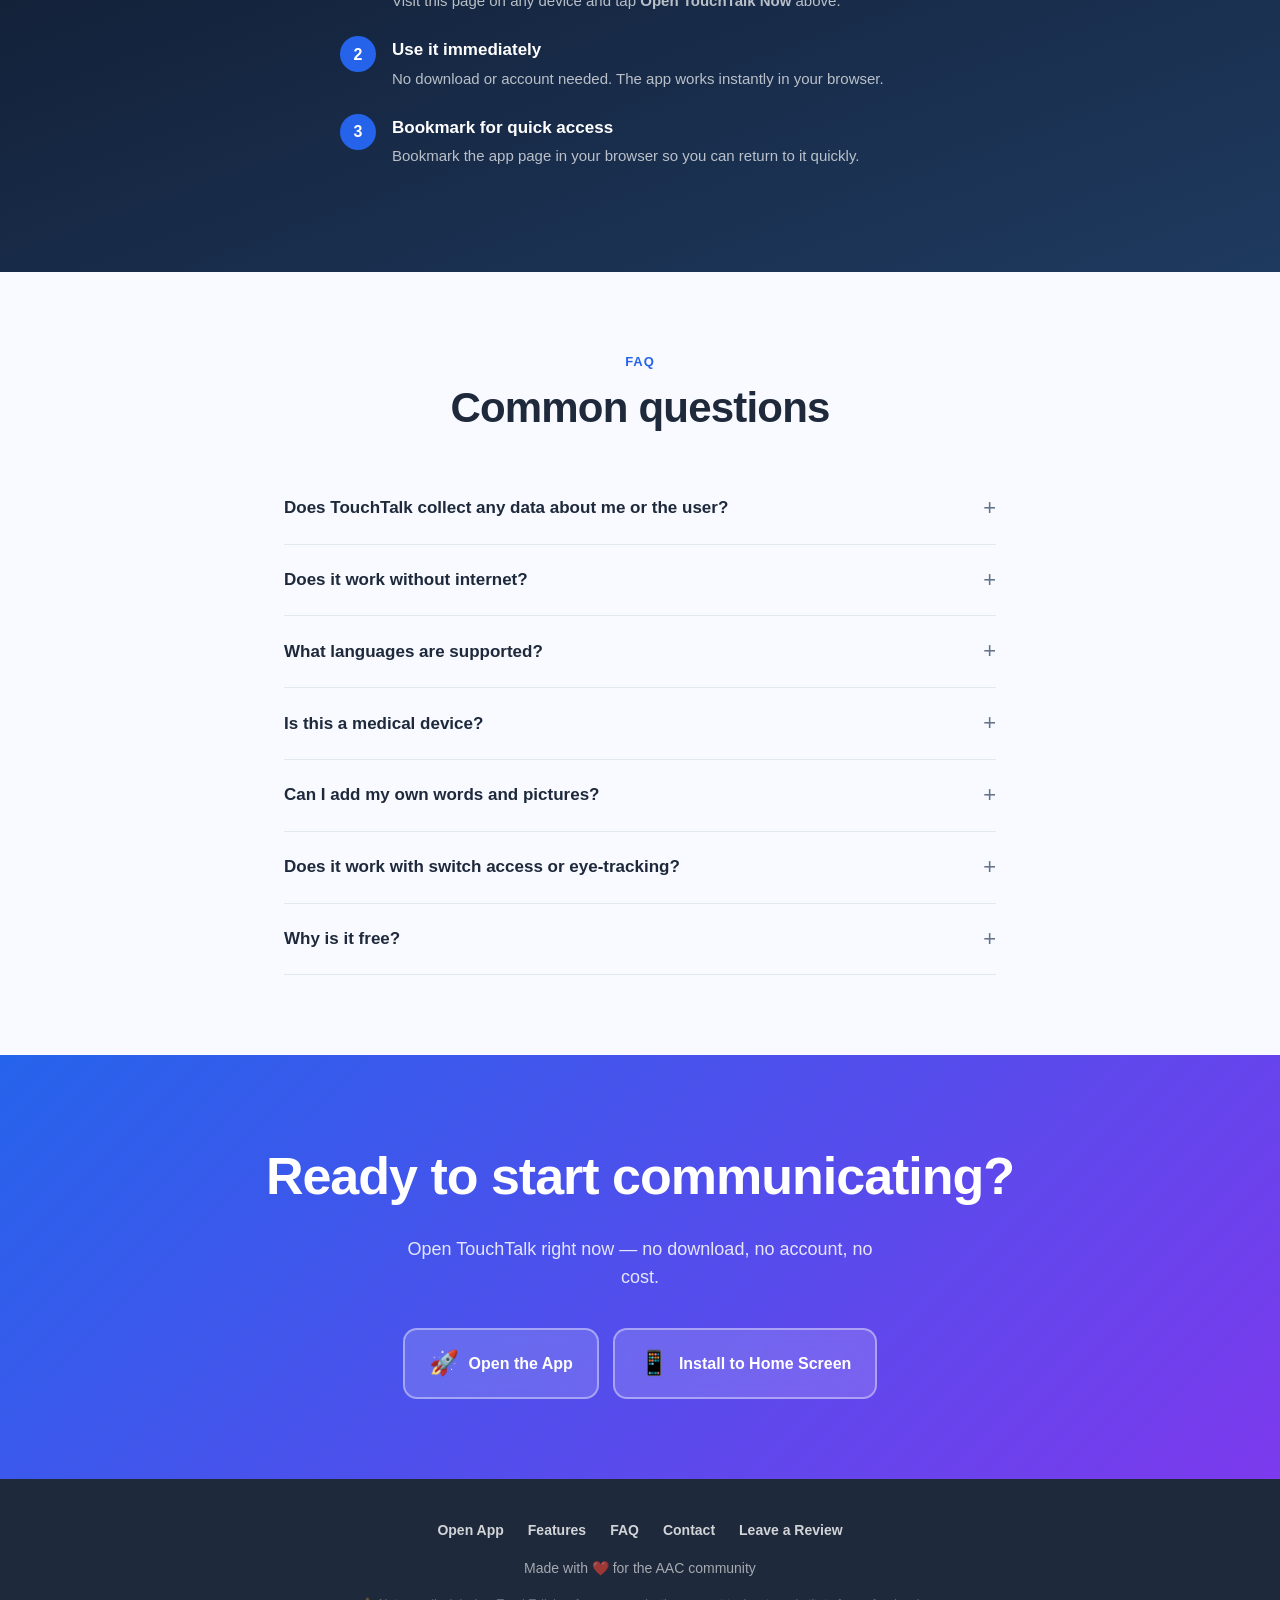
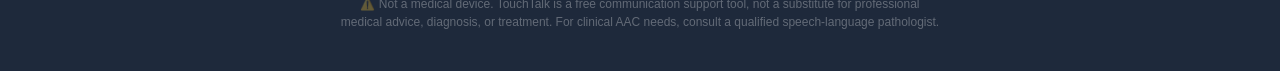
==== commit bc4e65df: "Restructure files, add review page, and fix hold-to-speak bug" ====
--- a/index.html
+++ b/index.html
@@ -2,316 +2,626 @@
 <html lang="en">
 <head>
   <meta charset="UTF-8">
-  <meta name="viewport" content="width=device-width, initial-scale=1, maximum-scale=5">
-  <meta name="apple-mobile-web-app-capable" content="yes">
-  <meta name="apple-mobile-web-app-title" content="TouchTalk">
-  <meta name="apple-mobile-web-app-status-bar-style" content="black-translucent">
-  <meta name="mobile-web-app-capable" content="yes">
-  <meta name="theme-color" content="#2563EB">
-  <meta name="description" content="TouchTalk — Free AAC communication app for everyone">
-  <title>TouchTalk AAC</title>
-  <link rel="manifest" href="manifest.json">
-  <link rel="apple-touch-icon" href="icons/apple-touch-icon.png">
-  <link rel="icon" type="image/png" sizes="192x192" href="icons/icon-192.png">
-  <link rel="stylesheet" href="style.css">
+  <meta name="viewport" content="width=device-width, initial-scale=1.0">
+  <meta name="description" content="TouchTalk is a free AAC app that gives a voice to people with cerebral palsy, ALS, autism, aphasia, and other speech disabilities.">
+  <title>TouchTalk — Free AAC App for Everyone</title>
+  <style>
+    :root {
+      --primary: #2563EB;
+      --primary-dark: #1D4ED8;
+      --speak: #059669;
+      --text-1: #1E293B;
+      --text-2: #64748B;
+      --bg: #F8FAFF;
+      --surface: #FFFFFF;
+      --border: #E2E8F0;
+    }
+    *, *::before, *::after { box-sizing: border-box; margin: 0; padding: 0; }
+    html { scroll-behavior: smooth; }
+    body {
+      font-family: -apple-system, BlinkMacSystemFont, 'Inter', 'Segoe UI', Arial, sans-serif;
+      background: var(--bg);
+      color: var(--text-1);
+      line-height: 1.6;
+    }
+    img { max-width: 100%; display: block; }
+    a { color: var(--primary); text-decoration: none; }
+    a:hover { text-decoration: underline; }
+
+    /* NAV */
+    nav {
+      position: sticky;
+      top: 0;
+      background: rgba(255,255,255,0.92);
+      backdrop-filter: blur(12px);
+      border-bottom: 1px solid var(--border);
+      z-index: 100;
+      padding: 0 24px;
+      display: flex;
+      align-items: center;
+      justify-content: space-between;
+      height: 64px;
+    }
+    .nav-brand {
+      display: flex;
+      align-items: center;
+      gap: 10px;
+      font-size: 22px;
+      font-weight: 800;
+      color: var(--primary);
+      text-decoration: none;
+    }
+    .nav-brand span { font-size: 28px; }
+    .nav-links { display: flex; gap: 28px; align-items: center; }
+    .nav-links a { font-size: 15px; font-weight: 600; color: var(--text-2); transition: color 0.15s; }
+    .nav-links a:hover { color: var(--primary); text-decoration: none; }
+    .nav-cta {
+      background: var(--primary);
+      color: #fff !important;
+      padding: 9px 20px;
+      border-radius: 100px;
+      transition: background 0.15s, transform 0.15s !important;
+    }
+    .nav-cta:hover { background: var(--primary-dark) !important; transform: translateY(-1px); text-decoration: none !important; }
+    @media (max-width: 640px) {
+      .nav-links { display: none; }
+    }
+
+    /* HERO */
+    .hero {
+      background: linear-gradient(160deg, #EEF2FF 0%, #F0FDF4 100%);
+      padding: 80px 24px 72px;
+      text-align: center;
+    }
+    .hero-badge {
+      display: inline-flex;
+      align-items: center;
+      gap: 6px;
+      background: #DBEAFE;
+      color: var(--primary);
+      font-size: 13px;
+      font-weight: 700;
+      padding: 5px 14px;
+      border-radius: 100px;
+      margin-bottom: 24px;
+      letter-spacing: 0.3px;
+    }
+    .hero h1 {
+      font-size: clamp(36px, 7vw, 68px);
+      font-weight: 900;
+      line-height: 1.07;
+      letter-spacing: -1.5px;
+      color: var(--text-1);
+      max-width: 760px;
+      margin: 0 auto 20px;
+    }
+    .hero h1 em { font-style: normal; color: var(--primary); }
+    .hero p {
+      font-size: clamp(17px, 2.5vw, 22px);
+      color: var(--text-2);
+      max-width: 580px;
+      margin: 0 auto 40px;
+      line-height: 1.55;
+    }
+    .hero-buttons {
+      display: flex;
+      gap: 14px;
+      justify-content: center;
+      flex-wrap: wrap;
+      margin-bottom: 16px;
+    }
+    .btn-primary {
+      display: inline-flex;
+      align-items: center;
+      gap: 8px;
+      background: var(--primary);
+      color: #fff;
+      font-size: 17px;
+      font-weight: 700;
+      padding: 14px 28px;
+      border-radius: 14px;
+      transition: background 0.15s, transform 0.15s, box-shadow 0.15s;
+      box-shadow: 0 4px 14px rgba(37,99,235,.35);
+      text-decoration: none;
+    }
+    .btn-primary:hover { background: var(--primary-dark); transform: translateY(-2px); box-shadow: 0 8px 24px rgba(37,99,235,.45); text-decoration: none; }
+    .btn-secondary {
+      display: inline-flex;
+      align-items: center;
+      gap: 8px;
+      background: var(--surface);
+      color: var(--text-1);
+      font-size: 17px;
+      font-weight: 700;
+      padding: 14px 28px;
+      border-radius: 14px;
+      border: 2px solid var(--border);
+      transition: border-color 0.15s, transform 0.15s;
+      text-decoration: none;
+    }
+    .btn-secondary:hover { border-color: var(--primary); color: var(--primary); transform: translateY(-2px); text-decoration: none; }
+    .hero-disclaimer {
+      font-size: 13px;
+      color: var(--text-2);
+    }
+
+    /* WHAT IS AAC */
+    .what-is {
+      padding: 72px 24px;
+      max-width: 900px;
+      margin: 0 auto;
+      text-align: center;
+    }
+    .section-tag {
+      font-size: 13px;
+      font-weight: 700;
+      text-transform: uppercase;
+      letter-spacing: 1px;
+      color: var(--primary);
+      margin-bottom: 12px;
+    }
+    .section-title {
+      font-size: clamp(28px, 5vw, 42px);
+      font-weight: 900;
+      letter-spacing: -0.8px;
+      line-height: 1.15;
+      color: var(--text-1);
+      margin-bottom: 20px;
+    }
+    .section-body {
+      font-size: 18px;
+      color: var(--text-2);
+      max-width: 660px;
+      margin: 0 auto;
+      line-height: 1.65;
+    }
+
+    /* WHO */
+    .who-section {
+      background: var(--surface);
+      padding: 72px 24px;
+      border-top: 1px solid var(--border);
+      border-bottom: 1px solid var(--border);
+    }
+    .who-section .section-title { text-align: center; }
+    .conditions-grid {
+      display: grid;
+      grid-template-columns: repeat(auto-fill, minmax(200px, 1fr));
+      gap: 14px;
+      margin-top: 40px;
+      max-width: 900px;
+      margin-left: auto;
+      margin-right: auto;
+    }
+    .condition-card {
+      background: var(--bg);
+      border: 1.5px solid var(--border);
+      border-radius: 16px;
+      padding: 20px 16px;
+      text-align: center;
+    }
+    .condition-icon { font-size: 36px; margin-bottom: 8px; }
+    .condition-name { font-size: 15px; font-weight: 700; color: var(--text-1); }
+    .condition-desc { font-size: 13px; color: var(--text-2); margin-top: 4px; line-height: 1.4; }
+
+    /* FEATURES */
+    .features-section { padding: 80px 24px; max-width: 1000px; margin: 0 auto; }
+    .features-section .section-title { text-align: center; margin-bottom: 48px; }
+    .features-grid {
+      display: grid;
+      grid-template-columns: repeat(auto-fill, minmax(280px, 1fr));
+      gap: 20px;
+    }
+    .feature-card {
+      background: var(--surface);
+      border: 1.5px solid var(--border);
+      border-radius: 20px;
+      padding: 28px 24px;
+      transition: transform 0.2s, box-shadow 0.2s;
+    }
+    .feature-card:hover { transform: translateY(-4px); box-shadow: 0 12px 32px rgba(0,0,0,.08); }
+    .feature-icon {
+      font-size: 36px;
+      margin-bottom: 14px;
+      display: block;
+    }
+    .feature-title { font-size: 18px; font-weight: 800; color: var(--text-1); margin-bottom: 8px; }
+    .feature-desc { font-size: 15px; color: var(--text-2); line-height: 1.55; }
+
+    /* HOW TO INSTALL */
+    .install-section {
+      background: linear-gradient(160deg, #0F172A 0%, #1E3A5F 100%);
+      color: #fff;
+      padding: 80px 24px;
+    }
+    .install-section .section-title { color: #fff; text-align: center; }
+    .install-section .section-tag { color: #60A5FA; }
+    .install-tabs {
+      display: flex;
+      gap: 10px;
+      justify-content: center;
+      margin: 32px 0 24px;
+      flex-wrap: wrap;
+    }
+    .install-tab {
+      padding: 10px 20px;
+      border-radius: 100px;
+      font-size: 15px;
+      font-weight: 700;
+      cursor: pointer;
+      border: 2px solid rgba(255,255,255,.2);
+      background: transparent;
+      color: rgba(255,255,255,.7);
+      transition: all 0.15s;
+      font-family: inherit;
+    }
+    .install-tab.active, .install-tab:hover {
+      background: rgba(255,255,255,.15);
+      border-color: rgba(255,255,255,.5);
+      color: #fff;
+    }
+    .install-steps {
+      max-width: 600px;
+      margin: 0 auto;
+      display: none;
+    }
+    .install-steps.active { display: block; }
+    .step {
+      display: flex;
+      gap: 16px;
+      align-items: flex-start;
+      margin-bottom: 24px;
+    }
+    .step-num {
+      width: 36px; height: 36px;
+      border-radius: 50%;
+      background: var(--primary);
+      color: #fff;
+      font-weight: 800;
+      font-size: 16px;
+      display: flex;
+      align-items: center;
+      justify-content: center;
+      flex-shrink: 0;
+    }
+    .step-content h4 { font-size: 17px; font-weight: 700; margin-bottom: 4px; }
+    .step-content p { font-size: 15px; color: rgba(255,255,255,.7); line-height: 1.5; }
+    .step-content code {
+      background: rgba(255,255,255,.12);
+      border-radius: 6px;
+      padding: 2px 7px;
+      font-family: monospace;
+      font-size: 13px;
+      color: #93C5FD;
+    }
+
+    /* FAQ */
+    .faq-section { padding: 80px 24px; max-width: 760px; margin: 0 auto; }
+    .faq-section .section-title { text-align: center; margin-bottom: 40px; }
+    .faq-item {
+      border-bottom: 1.5px solid var(--border);
+      padding: 20px 0;
+    }
+    .faq-q {
+      font-size: 17px;
+      font-weight: 700;
+      color: var(--text-1);
+      cursor: pointer;
+      display: flex;
+      justify-content: space-between;
+      align-items: center;
+      gap: 12px;
+      user-select: none;
+      line-height: 1.4;
+    }
+    .faq-q::after { content: '+'; font-size: 22px; font-weight: 400; color: var(--text-2); flex-shrink: 0; }
+    .faq-item.open .faq-q::after { content: '−'; }
+    .faq-a {
+      font-size: 16px;
+      color: var(--text-2);
+      max-height: 0;
+      overflow: hidden;
+      transition: max-height 0.3s ease, padding 0.2s;
+      line-height: 1.65;
+    }
+    .faq-item.open .faq-a { max-height: 400px; padding-top: 12px; }
+
+    /* DOWNLOAD */
+    .download-section {
+      background: linear-gradient(135deg, #2563EB 0%, #7C3AED 100%);
+      color: #fff;
+      padding: 80px 24px;
+      text-align: center;
+    }
+    .download-section h2 {
+      font-size: clamp(30px, 6vw, 52px);
+      font-weight: 900;
+      letter-spacing: -1px;
+      margin-bottom: 16px;
+    }
+    .download-section p {
+      font-size: 18px;
+      opacity: 0.85;
+      max-width: 500px;
+      margin: 0 auto 36px;
+    }
+    .download-buttons {
+      display: flex;
+      gap: 14px;
+      justify-content: center;
+      flex-wrap: wrap;
+    }
+    .dl-btn {
+      display: inline-flex;
+      align-items: center;
+      gap: 10px;
+      background: rgba(255,255,255,.15);
+      border: 2px solid rgba(255,255,255,.4);
+      color: #fff;
+      padding: 14px 24px;
+      border-radius: 14px;
+      font-size: 16px;
+      font-weight: 700;
+      text-decoration: none;
+      transition: background 0.15s, border-color 0.15s, transform 0.15s;
+      backdrop-filter: blur(8px);
+    }
+    .dl-btn:hover {
+      background: rgba(255,255,255,.25);
+      border-color: rgba(255,255,255,.7);
+      transform: translateY(-2px);
+      text-decoration: none;
+      color: #fff;
+    }
+    .dl-btn-icon { font-size: 24px; }
+
+    /* FOOTER */
+    footer {
+      background: var(--text-1);
+      color: rgba(255,255,255,.6);
+      padding: 40px 24px;
+      text-align: center;
+    }
+    footer a { color: rgba(255,255,255,.8); }
+    footer a:hover { color: #fff; }
+    .footer-links { display: flex; gap: 24px; justify-content: center; flex-wrap: wrap; margin-bottom: 16px; }
+    .footer-links a { font-size: 14px; font-weight: 600; }
+    .footer-disclaimer {
+      font-size: 12px;
+      opacity: 0.5;
+      max-width: 600px;
+      margin: 16px auto 0;
+      line-height: 1.5;
+    }
+  </style>
 </head>
-<body class="view-home">
-
-  <!-- ============ HEADER ============ -->
-  <header class="app-header" role="banner">
-    <div class="app-brand">
-      <svg class="brand-icon" viewBox="0 0 32 32" fill="none" aria-hidden="true">
-        <rect width="32" height="32" rx="8" fill="currentColor" opacity="0.15"/>
-        <path d="M6 10C6 8.895 6.895 8 8 8h16c1.105 0 2 .895 2 2v9c0 1.105-.895 2-2 2H18l-4 3v-3H8c-1.105 0-2-.895-2-2V10z" fill="currentColor"/>
-      </svg>
-      <span class="app-title">TouchTalk</span>
-    </div>
-    <div class="header-actions">
-      <button class="icon-btn" id="searchToggle" aria-label="Search words" title="Search">
-        <svg viewBox="0 0 24 24" fill="none" stroke="currentColor" stroke-width="2.5" stroke-linecap="round" stroke-linejoin="round" aria-hidden="true">
-          <circle cx="11" cy="11" r="8"/><line x1="21" y1="21" x2="16.65" y2="16.65"/>
-        </svg>
-      </button>
-      <button class="icon-btn" id="darkModeToggle" aria-label="Toggle dark mode" title="Dark mode">
-        <svg class="icon-moon" viewBox="0 0 24 24" fill="none" stroke="currentColor" stroke-width="2.5" stroke-linecap="round" stroke-linejoin="round" aria-hidden="true">
-          <path d="M21 12.79A9 9 0 1 1 11.21 3 7 7 0 0 0 21 12.79z"/>
-        </svg>
-        <svg class="icon-sun" viewBox="0 0 24 24" fill="none" stroke="currentColor" stroke-width="2.5" stroke-linecap="round" stroke-linejoin="round" aria-hidden="true" style="display:none">
-          <circle cx="12" cy="12" r="5"/><line x1="12" y1="1" x2="12" y2="3"/><line x1="12" y1="21" x2="12" y2="23"/><line x1="4.22" y1="4.22" x2="5.64" y2="5.64"/><line x1="18.36" y1="18.36" x2="19.78" y2="19.78"/><line x1="1" y1="12" x2="3" y2="12"/><line x1="21" y1="12" x2="23" y2="12"/><line x1="4.22" y1="19.78" x2="5.64" y2="18.36"/><line x1="18.36" y1="5.64" x2="19.78" y2="4.22"/>
-        </svg>
-      </button>
-    </div>
-  </header>
-
-  <!-- ============ SEARCH BAR ============ -->
-  <div class="search-bar-wrap" id="searchBarWrap" aria-hidden="true">
-    <div class="search-bar">
-      <svg class="search-icon-inline" viewBox="0 0 24 24" fill="none" stroke="currentColor" stroke-width="2.5" stroke-linecap="round" stroke-linejoin="round" aria-hidden="true">
-        <circle cx="11" cy="11" r="8"/><line x1="21" y1="21" x2="16.65" y2="16.65"/>
-      </svg>
-      <input type="search" id="searchInput" class="search-input" placeholder="Search all words and phrases…" autocomplete="off" autocorrect="off" spellcheck="false" aria-label="Search words">
-      <button class="search-clear-btn" id="searchClearBtn" aria-label="Clear search" tabindex="-1">✕</button>
-    </div>
-  </div>
-
-  <!-- ============ MAIN (scrollable) ============ -->
-  <main class="app-main" id="appMain">
-
-    <!-- ===== HOME / TALK VIEW ===== -->
-    <section class="view view-panel" id="view-home" aria-label="Talk">
-
-      <!-- search results (only shown while searching) -->
-      <div class="search-results-area" id="searchResultsArea" aria-live="polite" aria-label="Search results" style="display:none"></div>
-
-      <div id="talkContent">
-        <!-- category nav tabs -->
-        <nav class="cat-nav" id="catNav" role="navigation" aria-label="Word categories" style="display:none">
-          <div class="cat-nav-scroll"></div>
-        </nav>
-        <!-- symbol / category grid -->
-        <div class="symbol-grid" id="symbolGrid" role="grid" aria-label="Communication symbols"></div>
-      </div>
-    </section>
-
-    <!-- ===== TYPE VIEW (text-based AAC) ===== -->
-    <section class="view view-panel" id="view-type" aria-label="Type to speak" hidden>
-      <div class="view-header">
-        <h1 class="view-title">Type to Speak</h1>
-        <p class="view-sub">Type anything and TouchTalk will say it out loud.</p>
-      </div>
-      <label for="typeArea" class="sr-only">Text to speak</label>
-      <textarea id="typeArea" class="type-area" rows="4" placeholder="Type here…" autocomplete="off" autocorrect="on"></textarea>
-      <div class="predict-row type-predict" id="typePredict" role="group" aria-label="Word suggestions"></div>
-      <div class="type-controls">
-        <button class="type-btn type-clear" onclick="typeClear()" aria-label="Clear typed text">🗑️ Clear</button>
-        <button class="type-btn type-save" onclick="typeSaveAsPhrase()" aria-label="Save as quick phrase">⭐ Save Phrase</button>
-        <button class="type-btn type-speak" onclick="typeSpeak()" aria-label="Speak typed text">
-          <svg viewBox="0 0 24 24" fill="none" stroke="currentColor" stroke-width="2.5" stroke-linecap="round" stroke-linejoin="round" aria-hidden="true">
-            <polygon points="11 5 6 9 2 9 2 15 6 15 11 19 11 5"/><path d="M19.07 4.93a10 10 0 0 1 0 14.14"/><path d="M15.54 8.46a5 5 0 0 1 0 7.07"/>
-          </svg>
-          Speak
-        </button>
-      </div>
-    </section>
-
-    <!-- ===== WORD BANKS VIEW ===== -->
-    <section class="view view-panel" id="view-wordbanks" aria-label="Word Banks" hidden>
-      <div class="view-header">
-        <h1 class="view-title">Word Banks</h1>
-        <p class="view-sub">Add and manage your categories, symbols, and phrases.</p>
-      </div>
-      <div class="manage-grid">
-        <button class="manage-card" onclick="openAddCategoryModal()">
-          <span class="manage-emoji" aria-hidden="true">📁</span>
-          <span class="manage-label">Add Category</span>
-          <span class="manage-desc">Create a new group of words</span>
-        </button>
-        <button class="manage-card" onclick="openAddSymbolModal()">
-          <span class="manage-emoji" aria-hidden="true">➕</span>
-          <span class="manage-label">Add Symbol</span>
-          <span class="manage-desc">Add a word to a category</span>
-        </button>
-        <button class="manage-card" onclick="openAddPhraseModal()">
-          <span class="manage-emoji" aria-hidden="true">⭐</span>
-          <span class="manage-label">Add Quick Phrase</span>
-          <span class="manage-desc">Save a full sentence</span>
-        </button>
-        <button class="manage-card" onclick="openDeleteCategoryModal()">
-          <span class="manage-emoji" aria-hidden="true">🗑️</span>
-          <span class="manage-label">Delete Category</span>
-          <span class="manage-desc">Remove a category you made</span>
-        </button>
-        <button class="manage-card" onclick="openDeleteSymbolModal()">
-          <span class="manage-emoji" aria-hidden="true">❌</span>
-          <span class="manage-label">Delete Symbol</span>
-          <span class="manage-desc">Remove individual words</span>
-        </button>
-      </div>
-    </section>
-
-    <!-- ===== HISTORY VIEW ===== -->
-    <section class="view view-panel" id="view-history" aria-label="History" hidden>
-      <div class="view-header">
-        <h1 class="view-title">History</h1>
-        <p class="view-sub">Tap any past sentence to speak it again.</p>
-      </div>
-      <div id="historyList" class="history-list" aria-live="polite"></div>
-    </section>
-
-    <!-- ===== SETTINGS VIEW ===== -->
-    <section class="view view-panel" id="view-settings" aria-label="Settings" hidden>
-      <div class="view-header">
-        <h1 class="view-title">Settings</h1>
-        <p class="view-sub">Customize the voice and appearance.</p>
-      </div>
-
-      <div class="settings-card">
-        <div class="settings-row">
-          <span class="settings-label" id="darkLabel">Dark Mode</span>
-          <button class="toggle-switch" id="darkToggle" role="switch" aria-checked="false" aria-labelledby="darkLabel" onclick="toggleDarkMode()">
-            <span class="toggle-knob"></span>
-          </button>
-        </div>
-      </div>
-
-      <div class="settings-card">
-        <h2 class="settings-card-title">Voice</h2>
-        <div class="settings-field">
-          <label class="settings-label" for="voiceSelect">Voice</label>
-          <select class="settings-select" id="voiceSelect" aria-label="Select voice"></select>
-        </div>
-        <div class="settings-field">
-          <label class="settings-label" for="voiceSpeed">Speed — <span id="speedVal">0.85×</span></label>
-          <input type="range" class="settings-slider" id="voiceSpeed" min="0.5" max="2.0" step="0.05" value="0.85">
-          <div class="slider-ends" aria-hidden="true"><span>Slow</span><span>Fast</span></div>
-        </div>
-        <div class="settings-field">
-          <label class="settings-label" for="voicePitch">Pitch — <span id="pitchVal">1.00×</span></label>
-          <input type="range" class="settings-slider" id="voicePitch" min="0.5" max="2.0" step="0.05" value="1.0">
-          <div class="slider-ends" aria-hidden="true"><span>Low</span><span>High</span></div>
-        </div>
-        <button class="settings-action-btn" onclick="testVoice()">🔊 Test Voice</button>
-      </div>
-
-      <div class="settings-card">
-        <h2 class="settings-card-title">Access</h2>
-        <div class="settings-row">
-          <span class="settings-label" id="speakWordLabel">Speak each word when tapped</span>
-          <button class="toggle-switch" id="speakWordToggle" role="switch" aria-checked="true" aria-labelledby="speakWordLabel" onclick="toggleSpeakEachWord()">
-            <span class="toggle-knob"></span>
-          </button>
-        </div>
-        <div class="settings-field">
-          <label class="settings-label" for="buttonSize">Button size</label>
-          <select class="settings-select" id="buttonSize">
-            <option value="small">Small — more words on screen</option>
-            <option value="medium" selected>Medium (default)</option>
-            <option value="large">Large — easier to tap</option>
-            <option value="xl">Extra Large — limited mobility</option>
-          </select>
-        </div>
-        <div class="settings-field">
-          <label class="settings-label" for="holdDuration">Hold to activate (prevents accidental taps)</label>
-          <select class="settings-select" id="holdDuration">
-            <option value="0" selected>Off — tap normally</option>
-            <option value="300">Short hold (0.3s)</option>
-            <option value="600">Medium hold (0.6s)</option>
-            <option value="1000">Long hold (1s)</option>
-          </select>
-        </div>
-        <div class="settings-field">
-          <label class="settings-label" for="debounceTime">Pause between taps (prevents double taps)</label>
-          <select class="settings-select" id="debounceTime">
-            <option value="0" selected>Off</option>
-            <option value="300">Short (0.3s)</option>
-            <option value="700">Medium (0.7s)</option>
-            <option value="1500">Long (1.5s)</option>
-          </select>
-        </div>
-      </div>
-
-      <div class="settings-card">
-        <h2 class="settings-card-title">Backup</h2>
-        <p class="settings-hint">Save all your words, phrases and settings to a file — restore them on any device.</p>
-        <button class="settings-action-btn" onclick="exportBackup()">💾 Export Backup</button>
-        <button class="settings-action-btn" style="margin-top:10px" onclick="document.getElementById('importFile').click()">📂 Import Backup</button>
-        <input type="file" id="importFile" accept=".json,application/json" style="display:none" aria-label="Import backup file">
-      </div>
-
-      <div class="settings-card">
-        <h2 class="settings-card-title">Install</h2>
-        <p class="settings-hint" id="installHint">Install TouchTalk on this device to use it full-screen and offline, like a normal app.</p>
-        <button class="settings-action-btn" id="installBtn" onclick="installApp()">📲 Install App</button>
-      </div>
-
-      <div class="settings-card settings-info">
-        <p>TouchTalk v2.3 · Free &amp; open · No data collected</p>
-        <a href="landing.html" class="settings-link">About TouchTalk →</a>
-      </div>
-    </section>
-
-  </main>
-
-  <!-- ============ SPEAK ACTION BAR (home only) ============ -->
-  <div class="action-bar" id="actionBar" role="region" aria-label="Sentence and speak controls">
-    <div class="predict-row" id="predictRow" role="group" aria-label="Word suggestions"></div>
-    <div class="output-box" id="output" role="log" aria-label="Current sentence" aria-live="polite" tabindex="0">
-      <span class="output-placeholder" id="outputPlaceholder">Tap symbols to build a sentence</span>
-    </div>
-    <div class="action-row">
-      <button class="act-btn emergency-btn" onclick="emergency()" aria-label="Emergency — I need help now">
-        <svg viewBox="0 0 24 24" fill="none" stroke="currentColor" stroke-width="2.5" stroke-linecap="round" stroke-linejoin="round" aria-hidden="true">
-          <path d="M10.29 3.86L1.82 18a2 2 0 0 0 1.71 3h16.94a2 2 0 0 0 1.71-3L13.71 3.86a2 2 0 0 0-3.42 0z"/><line x1="12" y1="9" x2="12" y2="13"/><line x1="12" y1="17" x2="12.01" y2="17"/>
-        </svg>
-        <span class="act-label">Help</span>
-      </button>
-      <button class="act-btn util-btn" onclick="backspaceWord()" aria-label="Delete last word">
-        <svg viewBox="0 0 24 24" fill="none" stroke="currentColor" stroke-width="2.5" stroke-linecap="round" stroke-linejoin="round" aria-hidden="true">
-          <path d="M21 4H8l-7 8 7 8h13a2 2 0 0 0 2-2V6a2 2 0 0 0-2-2z"/><line x1="18" y1="9" x2="12" y2="15"/><line x1="12" y1="9" x2="18" y2="15"/>
-        </svg>
-        <span class="act-label">Back</span>
-      </button>
-      <button class="act-btn util-btn" onclick="clearText()" aria-label="Clear all text">
-        <svg viewBox="0 0 24 24" fill="none" stroke="currentColor" stroke-width="2.5" stroke-linecap="round" stroke-linejoin="round" aria-hidden="true">
-          <polyline points="3 6 5 6 21 6"/><path d="M19 6l-1 14a2 2 0 0 1-2 2H8a2 2 0 0 1-2-2L5 6"/><path d="M10 11v6"/><path d="M14 11v6"/>
-        </svg>
-        <span class="act-label">Clear</span>
-      </button>
-      <button class="act-btn speak-btn" onclick="speakText()" aria-label="Speak the sentence aloud">
-        <svg viewBox="0 0 24 24" fill="none" stroke="currentColor" stroke-width="2.5" stroke-linecap="round" stroke-linejoin="round" aria-hidden="true">
-          <polygon points="11 5 6 9 2 9 2 15 6 15 11 19 11 5"/><path d="M19.07 4.93a10 10 0 0 1 0 14.14"/><path d="M15.54 8.46a5 5 0 0 1 0 7.07"/>
-        </svg>
-        <span class="act-label">Speak</span>
-      </button>
-    </div>
-  </div>
-
-  <!-- ============ BOTTOM NAV (always visible) ============ -->
-  <nav class="bottom-nav" id="bottomNav" role="navigation" aria-label="Main navigation">
-    <button class="nav-tab active" data-view="home" aria-current="page" aria-label="Home — talk">
-      <svg viewBox="0 0 24 24" fill="none" stroke="currentColor" stroke-width="2.2" stroke-linecap="round" stroke-linejoin="round" aria-hidden="true">
-        <path d="M3 9.5L12 3l9 6.5"/><path d="M5 9.5V20a1 1 0 0 0 1 1h12a1 1 0 0 0 1-1V9.5"/><path d="M9 21v-6h6v6"/>
-      </svg>
-      <span class="nav-label">Home</span>
-    </button>
-    <button class="nav-tab" data-view="type" aria-label="Type to speak">
-      <svg viewBox="0 0 24 24" fill="none" stroke="currentColor" stroke-width="2.2" stroke-linecap="round" stroke-linejoin="round" aria-hidden="true">
-        <rect x="2" y="5" width="20" height="14" rx="2"/><line x1="6" y1="9" x2="6" y2="9.01"/><line x1="10" y1="9" x2="10" y2="9.01"/><line x1="14" y1="9" x2="14" y2="9.01"/><line x1="18" y1="9" x2="18" y2="9.01"/><line x1="6" y1="13" x2="6" y2="13.01"/><line x1="18" y1="13" x2="18" y2="13.01"/><line x1="8" y1="16" x2="16" y2="16"/>
-      </svg>
-      <span class="nav-label">Type</span>
-    </button>
-    <button class="nav-tab" data-view="wordbanks" aria-label="Word Banks">
-      <svg viewBox="0 0 24 24" fill="none" stroke="currentColor" stroke-width="2.2" stroke-linecap="round" stroke-linejoin="round" aria-hidden="true">
-        <rect x="3" y="3" width="7" height="7" rx="1.5"/><rect x="14" y="3" width="7" height="7" rx="1.5"/><rect x="3" y="14" width="7" height="7" rx="1.5"/><rect x="14" y="14" width="7" height="7" rx="1.5"/>
-      </svg>
-      <span class="nav-label">Banks</span>
-    </button>
-    <button class="nav-tab" data-view="history" aria-label="History">
-      <svg viewBox="0 0 24 24" fill="none" stroke="currentColor" stroke-width="2.2" stroke-linecap="round" stroke-linejoin="round" aria-hidden="true">
-        <path d="M3 3v5h5"/><path d="M3.05 13A9 9 0 1 0 6 5.3L3 8"/><path d="M12 7v5l4 2"/>
-      </svg>
-      <span class="nav-label">History</span>
-    </button>
-    <button class="nav-tab" data-view="settings" aria-label="Settings">
-      <svg viewBox="0 0 24 24" fill="none" stroke="currentColor" stroke-width="2.2" stroke-linecap="round" stroke-linejoin="round" aria-hidden="true">
-        <circle cx="12" cy="12" r="3"/><path d="M19.4 15a1.65 1.65 0 0 0 .33 1.82l.06.06a2 2 0 0 1-2.83 2.83l-.06-.06a1.65 1.65 0 0 0-1.82-.33 1.65 1.65 0 0 0-1 1.51V21a2 2 0 0 1-4 0v-.09A1.65 1.65 0 0 0 9 19.4a1.65 1.65 0 0 0-1.82.33l-.06.06a2 2 0 0 1-2.83-2.83l.06-.06A1.65 1.65 0 0 0 4.68 15a1.65 1.65 0 0 0-1.51-1H3a2 2 0 0 1 0-4h.09A1.65 1.65 0 0 0 4.6 9a1.65 1.65 0 0 0-.33-1.82l-.06-.06a2 2 0 0 1 2.83-2.83l.06.06A1.65 1.65 0 0 0 9 4.68a1.65 1.65 0 0 0 1-1.51V3a2 2 0 0 1 4 0v.09a1.65 1.65 0 0 0 1 1.51 1.65 1.65 0 0 0 1.82-.33l.06-.06a2 2 0 0 1 2.83 2.83l-.06.06A1.65 1.65 0 0 0 19.4 9a1.65 1.65 0 0 0 1.51 1H21a2 2 0 0 1 0 4h-.09a1.65 1.65 0 0 0-1.51 1z"/>
-      </svg>
-      <span class="nav-label">Settings</span>
-    </button>
-  </nav>
-
-  <!-- ============ MODAL ============ -->
-  <div class="modal-overlay" id="modalOverlay" aria-hidden="true">
-    <div class="modal" id="modal" role="dialog" aria-modal="true" aria-labelledby="modalTitle">
-      <header class="modal-header">
-        <h2 class="modal-title" id="modalTitle">Title</h2>
-        <button class="modal-close" id="modalClose" aria-label="Close dialog">✕</button>
-      </header>
-      <div class="modal-body" id="modalBody"></div>
-      <footer class="modal-footer" id="modalFooter"></footer>
-    </div>
-  </div>
-
-  <script src="script.js"></script>
+<body>
+
+<!-- NAV -->
+<nav>
+  <a class="nav-brand" href="#"><span>💬</span> TouchTalk</a>
+  <div class="nav-links">
+    <a href="#features">Features</a>
+    <a href="#install">Install</a>
+    <a href="#faq">FAQ</a>
+    <a href="app.html" class="nav-cta">Open App →</a>
+  </div>
+</nav>
+
+<!-- HERO -->
+<section class="hero">
+  <div class="hero-badge">✨ 100% Free · No Ads · No Data Collected</div>
+  <h1>Give everyone a <em>voice</em> — for free.</h1>
+  <p>TouchTalk is an Augmentative and Alternative Communication (AAC) app that helps people with speech disabilities communicate instantly using symbols, phrases, and text-to-speech.</p>
+  <div class="hero-buttons">
+    <a href="app.html" class="btn-primary">🚀 Open TouchTalk Now</a>
+    <a href="#install" class="btn-secondary">📱 Install on Phone</a>
+  </div>
+  <p class="hero-disclaimer">Works in any browser · No account needed · Free forever</p>
+</section>
+
+<!-- WHAT IS AAC -->
+<section class="what-is">
+  <p class="section-tag">What is AAC?</p>
+  <h2 class="section-title">Communication is a human right</h2>
+  <p class="section-body">
+    Augmentative and Alternative Communication (AAC) tools help people who cannot speak — or have difficulty speaking — to express themselves. TouchTalk replaces expensive dedicated AAC devices with a free app that works on any phone, tablet, or computer. Tap a symbol, build a sentence, press Speak. It's that simple.
+  </p>
+</section>
+
+<!-- WHO IT'S FOR -->
+<section class="who-section">
+  <p class="section-tag" style="text-align:center">Who it's for</p>
+  <h2 class="section-title">Built for people, not diagnoses</h2>
+  <div class="conditions-grid">
+    <div class="condition-card">
+      <div class="condition-icon">🧠</div>
+      <div class="condition-name">Cerebral Palsy</div>
+      <div class="condition-desc">Large buttons and one-tap speaking for limited motor control</div>
+    </div>
+    <div class="condition-card">
+      <div class="condition-icon">⚡</div>
+      <div class="condition-name">ALS / MND</div>
+      <div class="condition-desc">Works with switch access and eye-tracking devices</div>
+    </div>
+    <div class="condition-card">
+      <div class="condition-icon">🌈</div>
+      <div class="condition-name">Autism</div>
+      <div class="condition-desc">Predictable layout with customisable word banks</div>
+    </div>
+    <div class="condition-card">
+      <div class="condition-icon">🗣️</div>
+      <div class="condition-name">Aphasia</div>
+      <div class="condition-desc">Symbol-first design bypasses language retrieval barriers</div>
+    </div>
+    <div class="condition-card">
+      <div class="condition-icon">🤫</div>
+      <div class="condition-name">Selective Mutism</div>
+      <div class="condition-desc">Communicate in stressful situations without speaking</div>
+    </div>
+    <div class="condition-card">
+      <div class="condition-icon">🏥</div>
+      <div class="condition-name">Post-Surgery / Intubation</div>
+      <div class="condition-desc">Temporary communication when speaking is not possible</div>
+    </div>
+  </div>
+</section>
+
+<!-- FEATURES -->
+<section class="features-section" id="features">
+  <p class="section-tag" style="text-align:center">Features</p>
+  <h2 class="section-title">Everything you need, nothing you don't</h2>
+  <div class="features-grid">
+    <div class="feature-card">
+      <span class="feature-icon">🔊</span>
+      <h3 class="feature-title">Text-to-Speech</h3>
+      <p class="feature-desc">Tap any symbol and it speaks immediately. Or build a full sentence and speak it all at once. Adjustable speed, pitch, and voice.</p>
+    </div>
+    <div class="feature-card">
+      <span class="feature-icon">⭐</span>
+      <h3 class="feature-title">Quick Phrases</h3>
+      <p class="feature-desc">Common sentences like "I need help" or "I want water" are always one tap away. Add your own phrases for personalised communication.</p>
+    </div>
+    <div class="feature-card">
+      <span class="feature-icon">🔍</span>
+      <h3 class="feature-title">Caregiver Search</h3>
+      <p class="feature-desc">Caregivers and support workers can type to search all word banks instantly — no need to know the symbol layout.</p>
+    </div>
+    <div class="feature-card">
+      <span class="feature-icon">🆘</span>
+      <h3 class="feature-title">Emergency Button</h3>
+      <p class="feature-desc">One large, always-visible button immediately speaks "Help, I need assistance now" at full volume.</p>
+    </div>
+    <div class="feature-card">
+      <span class="feature-icon">✏️</span>
+      <h3 class="feature-title">Custom Word Banks</h3>
+      <p class="feature-desc">Add your own categories, symbols, and phrases. Upload photos or use any emoji. Changes are saved offline to your device.</p>
+    </div>
+    <div class="feature-card">
+      <span class="feature-icon">🌙</span>
+      <h3 class="feature-title">Dark Mode</h3>
+      <p class="feature-desc">Easy on the eyes for long sessions. Full dark mode with high-contrast text across the entire app.</p>
+    </div>
+    <div class="feature-card">
+      <span class="feature-icon">📶</span>
+      <h3 class="feature-title">Fully Offline</h3>
+      <p class="feature-desc">Works without internet once installed. No server calls, no tracking, nothing leaves your device.</p>
+    </div>
+    <div class="feature-card">
+      <span class="feature-icon">♿</span>
+      <h3 class="feature-title">Accessibility First</h3>
+      <p class="feature-desc">WCAG AA contrast, 56dp+ touch targets, screen reader support, and no flashing animations. Built for everyone.</p>
+    </div>
+    <div class="feature-card">
+      <span class="feature-icon">💸</span>
+      <h3 class="feature-title">Free Forever</h3>
+      <p class="feature-desc">No subscription. No in-app purchases. No ads. No account. TouchTalk is free because communication shouldn't have a paywall.</p>
+    </div>
+  </div>
+</section>
+
+<!-- HOW TO INSTALL -->
+<section class="install-section" id="install">
+  <p class="section-tag" style="text-align:center">Installation</p>
+  <h2 class="section-title" style="color:#fff">Install on your device</h2>
+  <div class="install-tabs">
+    <button class="install-tab active" onclick="showInstall('web', this)">🌐 Web (Any Device)</button>
+    <button class="install-tab" onclick="showInstall('ios', this)">🍎 iPhone / iPad</button>
+    <button class="install-tab" onclick="showInstall('android', this)">🤖 Android</button>
+  </div>
+
+  <div class="install-steps active" id="install-web">
+    <div class="step"><div class="step-num">1</div><div class="step-content"><h4>Open TouchTalk</h4><p>Visit this page on any device and tap <strong>Open TouchTalk Now</strong> above.</p></div></div>
+    <div class="step"><div class="step-num">2</div><div class="step-content"><h4>Use it immediately</h4><p>No download or account needed. The app works instantly in your browser.</p></div></div>
+    <div class="step"><div class="step-num">3</div><div class="step-content"><h4>Bookmark for quick access</h4><p>Bookmark the app page in your browser so you can return to it quickly.</p></div></div>
+  </div>
+
+  <div class="install-steps" id="install-ios">
+    <div class="step"><div class="step-num">1</div><div class="step-content"><h4>Open in Safari</h4><p>Open TouchTalk in <strong>Safari</strong> on your iPhone or iPad (not Chrome).</p></div></div>
+    <div class="step"><div class="step-num">2</div><div class="step-content"><h4>Tap the Share button</h4><p>Tap the <strong>□↑</strong> Share icon at the bottom of the screen.</p></div></div>
+    <div class="step"><div class="step-num">3</div><div class="step-content"><h4>Add to Home Screen</h4><p>Scroll down and tap <strong>"Add to Home Screen"</strong>. Tap <strong>Add</strong>.</p></div></div>
+    <div class="step"><div class="step-num">4</div><div class="step-content"><h4>Done!</h4><p>TouchTalk appears on your home screen like any other app and works fully offline.</p></div></div>
+  </div>
+
+  <div class="install-steps" id="install-android">
+    <div class="step"><div class="step-num">1</div><div class="step-content"><h4>Open in Chrome</h4><p>Open TouchTalk in <strong>Google Chrome</strong> on your Android phone or tablet.</p></div></div>
+    <div class="step"><div class="step-num">2</div><div class="step-content"><h4>Tap the menu</h4><p>Tap the <strong>⋮</strong> three-dot menu in the top-right corner of Chrome.</p></div></div>
+    <div class="step"><div class="step-num">3</div><div class="step-content"><h4>Add to Home screen</h4><p>Tap <strong>"Add to Home screen"</strong> or <strong>"Install app"</strong> and confirm.</p></div></div>
+    <div class="step"><div class="step-num">4</div><div class="step-content"><h4>Done!</h4><p>TouchTalk is now installed on your Android device and works without internet.</p></div></div>
+  </div>
+</section>
+
+<!-- FAQ -->
+<section class="faq-section" id="faq">
+  <p class="section-tag" style="text-align:center">FAQ</p>
+  <h2 class="section-title">Common questions</h2>
+
+  <div class="faq-item">
+    <div class="faq-q" onclick="toggleFaq(this)">Does TouchTalk collect any data about me or the user?</div>
+    <div class="faq-a">No. TouchTalk collects absolutely zero data. There are no analytics, no tracking pixels, no server calls. Everything — your word banks, settings, and custom phrases — is stored only on your device using the browser's local storage. Nothing ever leaves the device.</div>
+  </div>
+  <div class="faq-item">
+    <div class="faq-q" onclick="toggleFaq(this)">Does it work without internet?</div>
+    <div class="faq-a">Yes. Once you've visited the app once, it installs a service worker that caches the entire app. After that, TouchTalk works completely offline — including text-to-speech, which uses your device's built-in speech engine, not the internet.</div>
+  </div>
+  <div class="faq-item">
+    <div class="faq-q" onclick="toggleFaq(this)">What languages are supported?</div>
+    <div class="faq-a">Text-to-speech supports every language your device supports (typically 30–60 languages on iOS and Android). The app interface is currently in English. You can add words and phrases in any language — the TTS engine will attempt to speak them correctly.</div>
+  </div>
+  <div class="faq-item">
+    <div class="faq-q" onclick="toggleFaq(this)">Is this a medical device?</div>
+    <div class="faq-a">No. TouchTalk is a communication aid, not a medical device. It has not been certified by the FDA, CE, or any other regulatory body. It is not a replacement for professional AAC assessment or therapy. For complex communication needs, please consult a speech-language pathologist.</div>
+  </div>
+  <div class="faq-item">
+    <div class="faq-q" onclick="toggleFaq(this)">Can I add my own words and pictures?</div>
+    <div class="faq-a">Yes. Open the app, go to Customize, and you can add new categories, symbols with custom photos or emojis, and quick phrases. Everything is saved to your device and persists between sessions.</div>
+  </div>
+  <div class="faq-item">
+    <div class="faq-q" onclick="toggleFaq(this)">Does it work with switch access or eye-tracking?</div>
+    <div class="faq-a">TouchTalk is designed with accessibility in mind. All interactive elements are keyboard-focusable, which makes it compatible with most switch access systems. Full eye-tracking support is on the roadmap for a future version.</div>
+  </div>
+  <div class="faq-item">
+    <div class="faq-q" onclick="toggleFaq(this)">Why is it free?</div>
+    <div class="faq-a">Communication is a human right. Dedicated AAC devices can cost thousands of dollars, putting them out of reach for many families. TouchTalk exists to change that. It is maintained as a free, open project with no commercial interests.</div>
+  </div>
+</section>
+
+<!-- DOWNLOAD CTA -->
+<section class="download-section" id="download">
+  <h2>Ready to start communicating?</h2>
+  <p>Open TouchTalk right now — no download, no account, no cost.</p>
+  <div class="download-buttons">
+    <a href="app.html" class="dl-btn"><span class="dl-btn-icon">🚀</span> Open the App</a>
+    <a href="#install" class="dl-btn"><span class="dl-btn-icon">📱</span> Install to Home Screen</a>
+  </div>
+</section>
+
+<!-- FOOTER -->
+<footer>
+  <div class="footer-links">
+    <a href="app.html">Open App</a>
+    <a href="#features">Features</a>
+    <a href="#faq">FAQ</a>
+    <a href="mailto:abza2030@gmail.com">Contact</a>
+    <a href="review.html">Leave a Review</a>
+  </div>
+  <p style="font-size:14px; margin-bottom:8px">Made with ❤️ for the AAC community</p>
+  <p class="footer-disclaimer">
+    ⚠️ Not a medical device. TouchTalk is a free communication support tool, not a substitute for professional medical advice, diagnosis, or treatment. For clinical AAC needs, consult a qualified speech-language pathologist.
+  </p>
+</footer>
+
+<script>
+  function showInstall(id, tab) {
+    document.querySelectorAll('.install-steps').forEach(el => el.classList.remove('active'));
+    document.querySelectorAll('.install-tab').forEach(el => el.classList.remove('active'));
+    document.getElementById('install-' + id).classList.add('active');
+    tab.classList.add('active');
+  }
+  function toggleFaq(el) {
+    el.closest('.faq-item').classList.toggle('open');
+  }
+</script>
 </body>
 </html>
+
